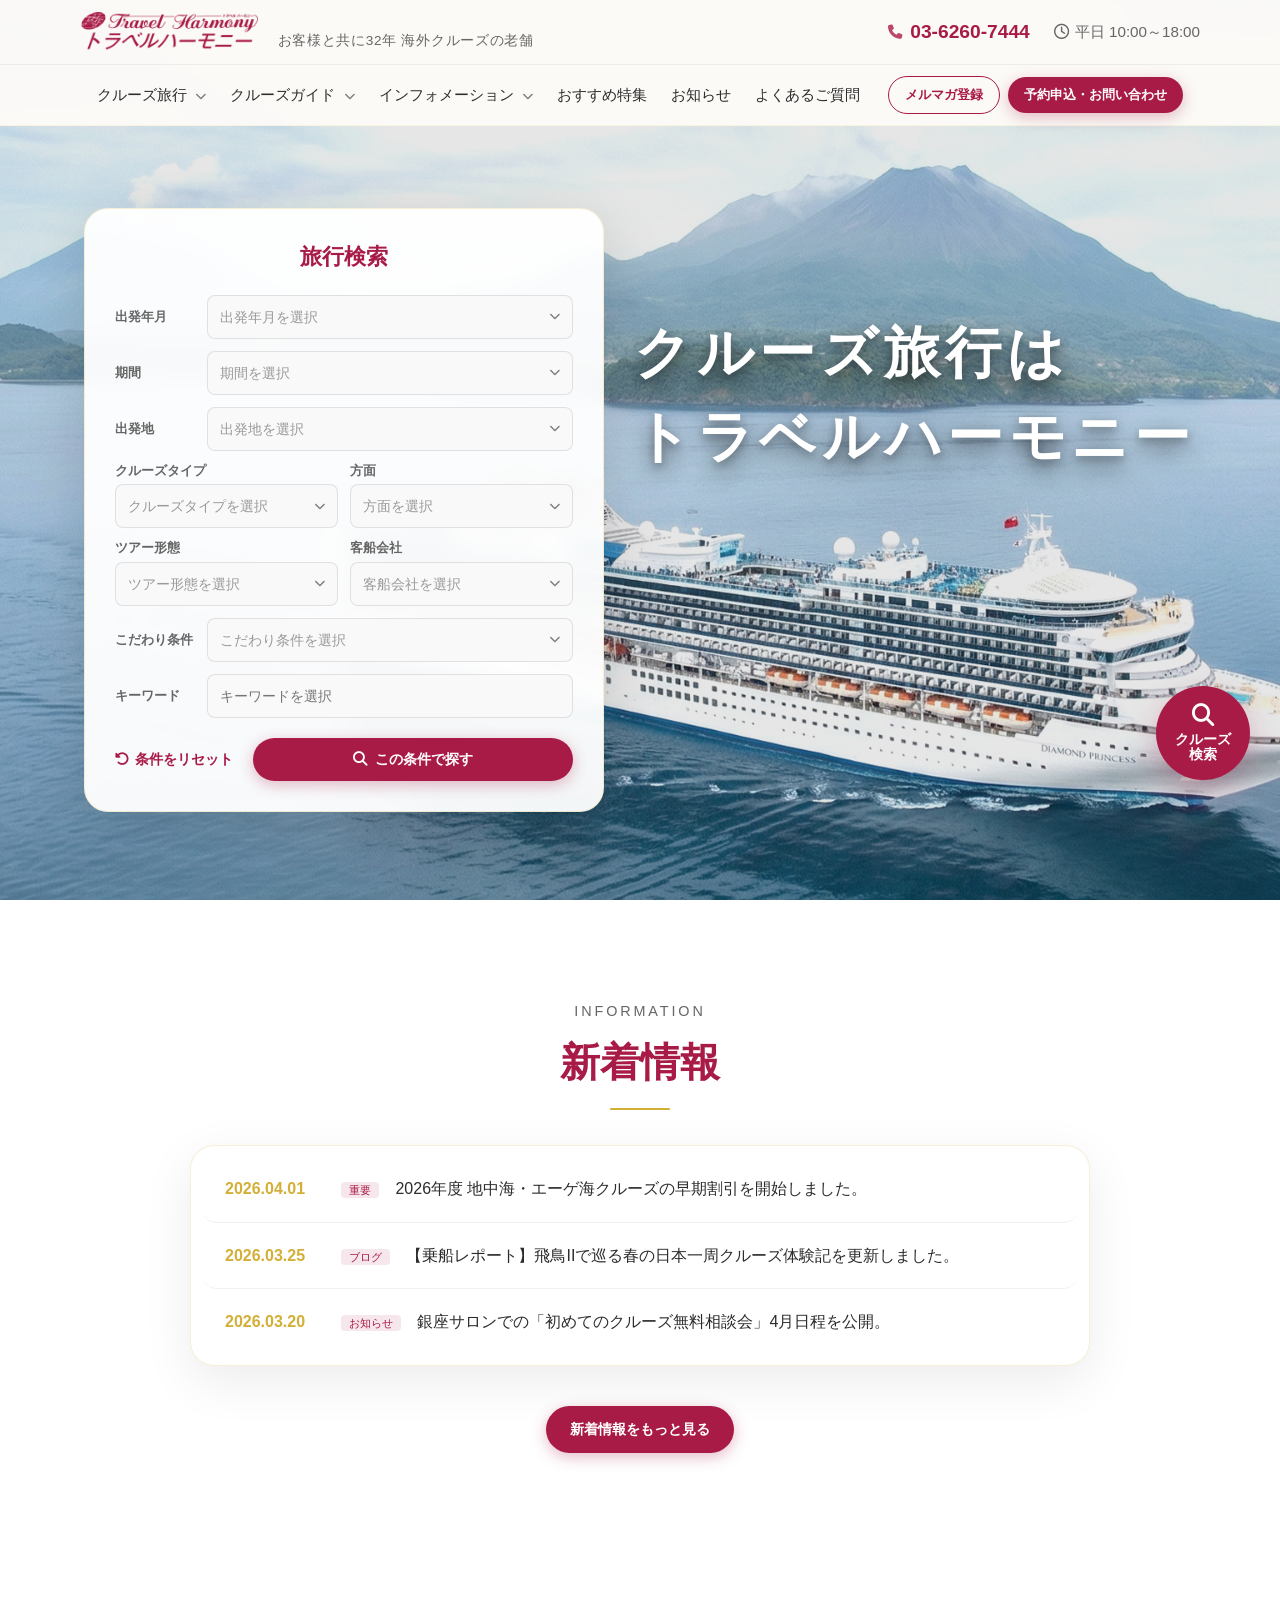
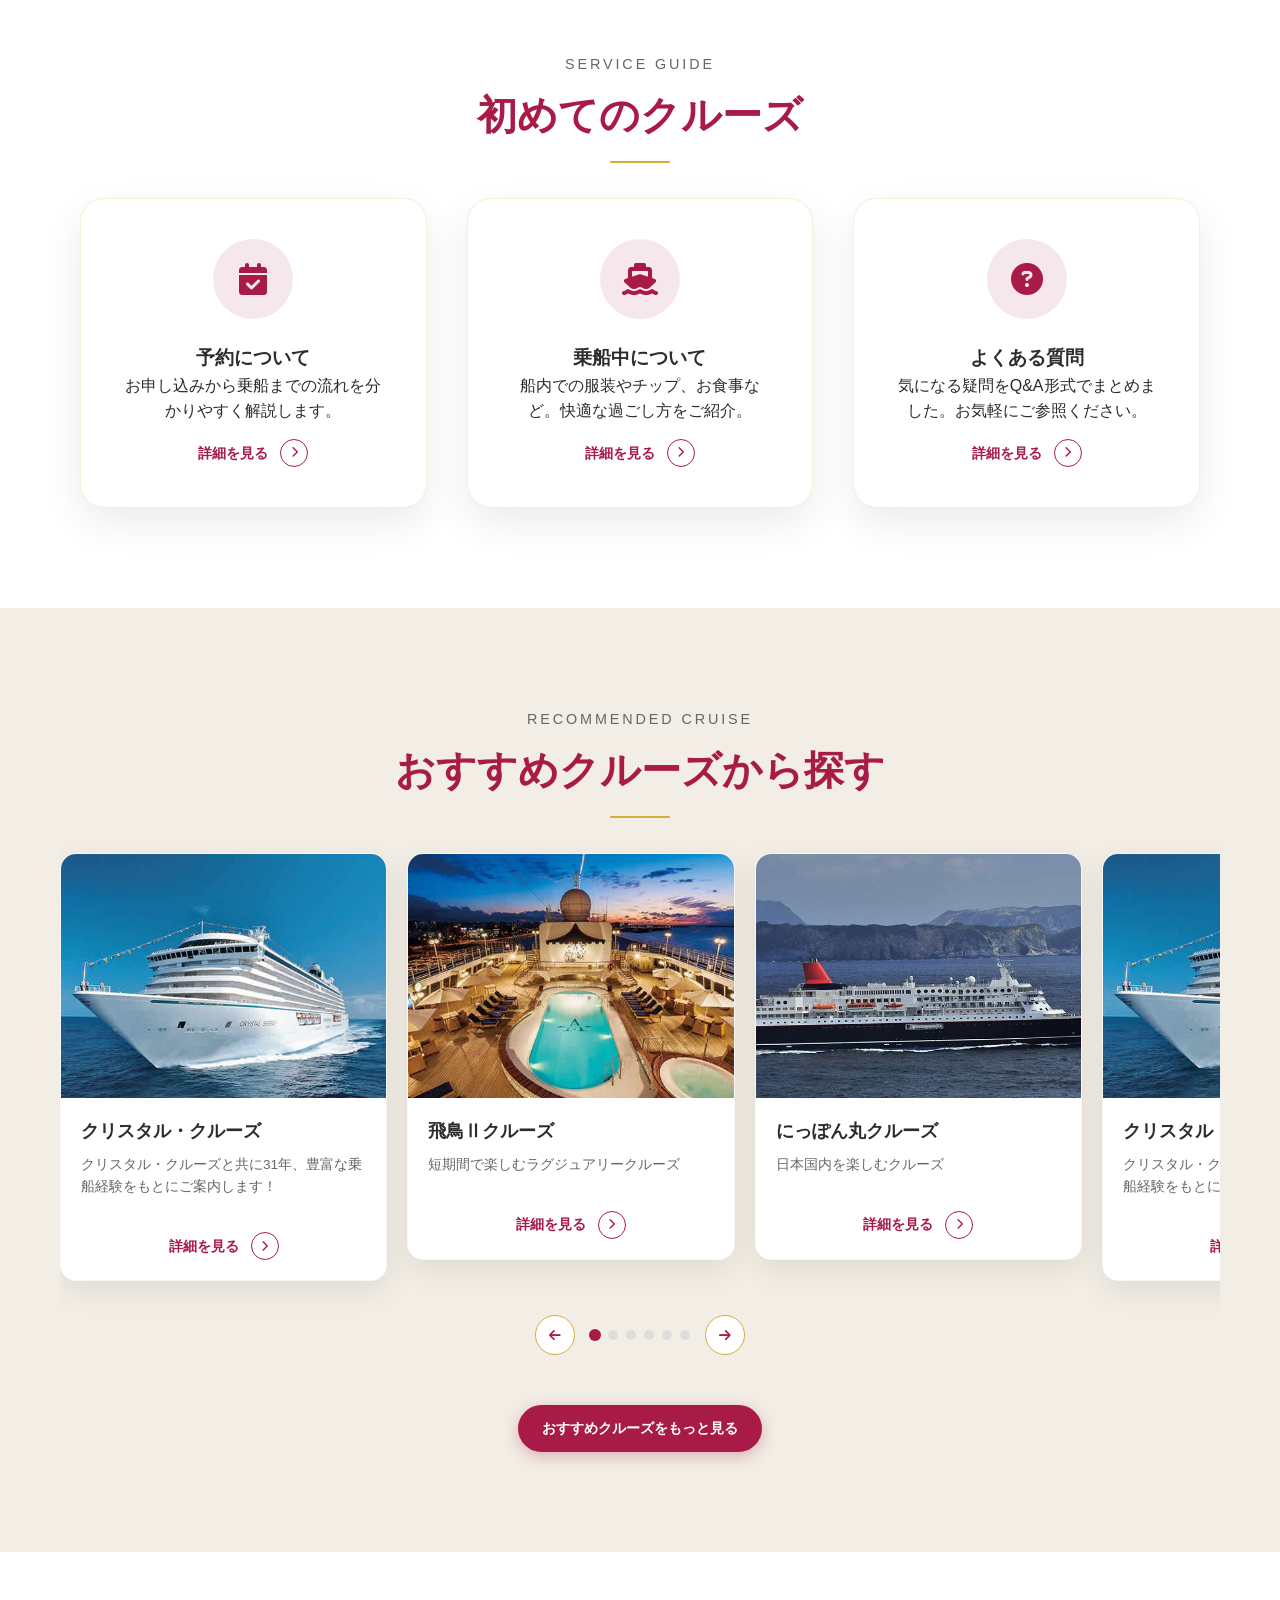
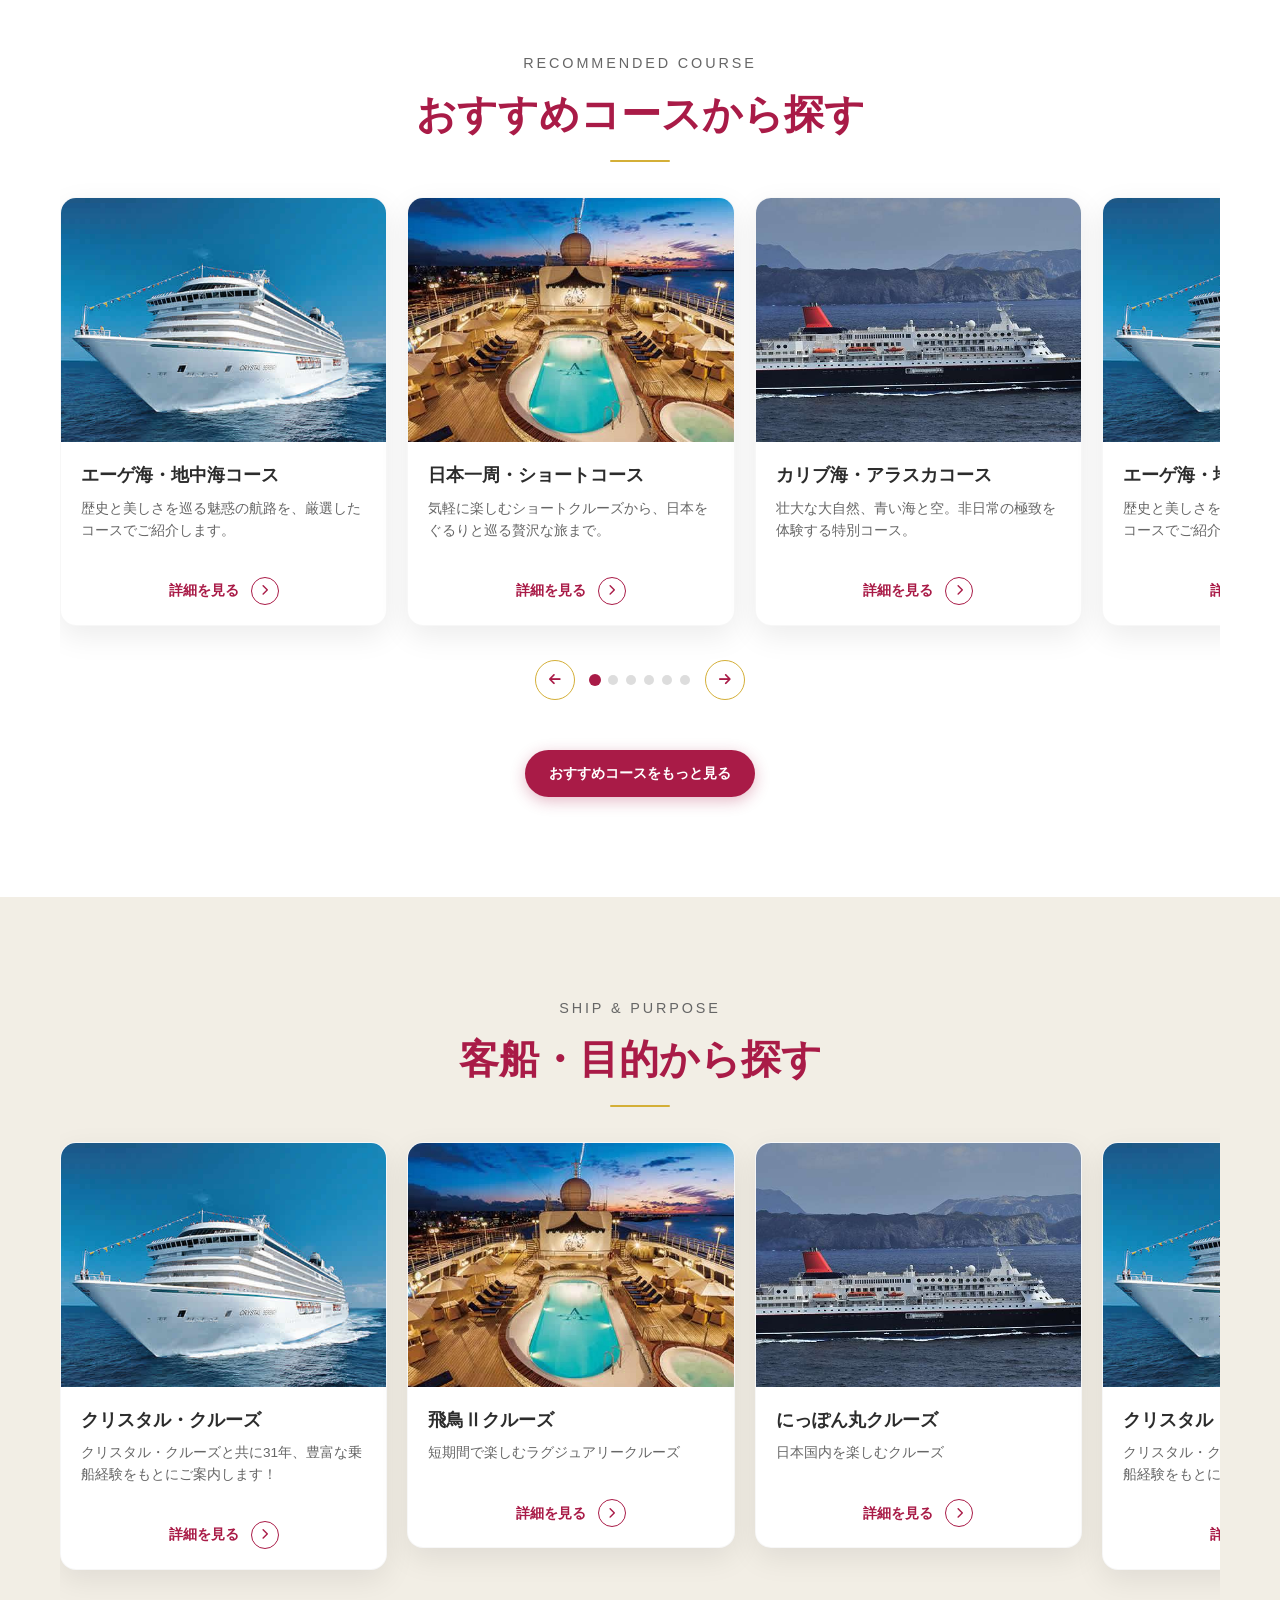
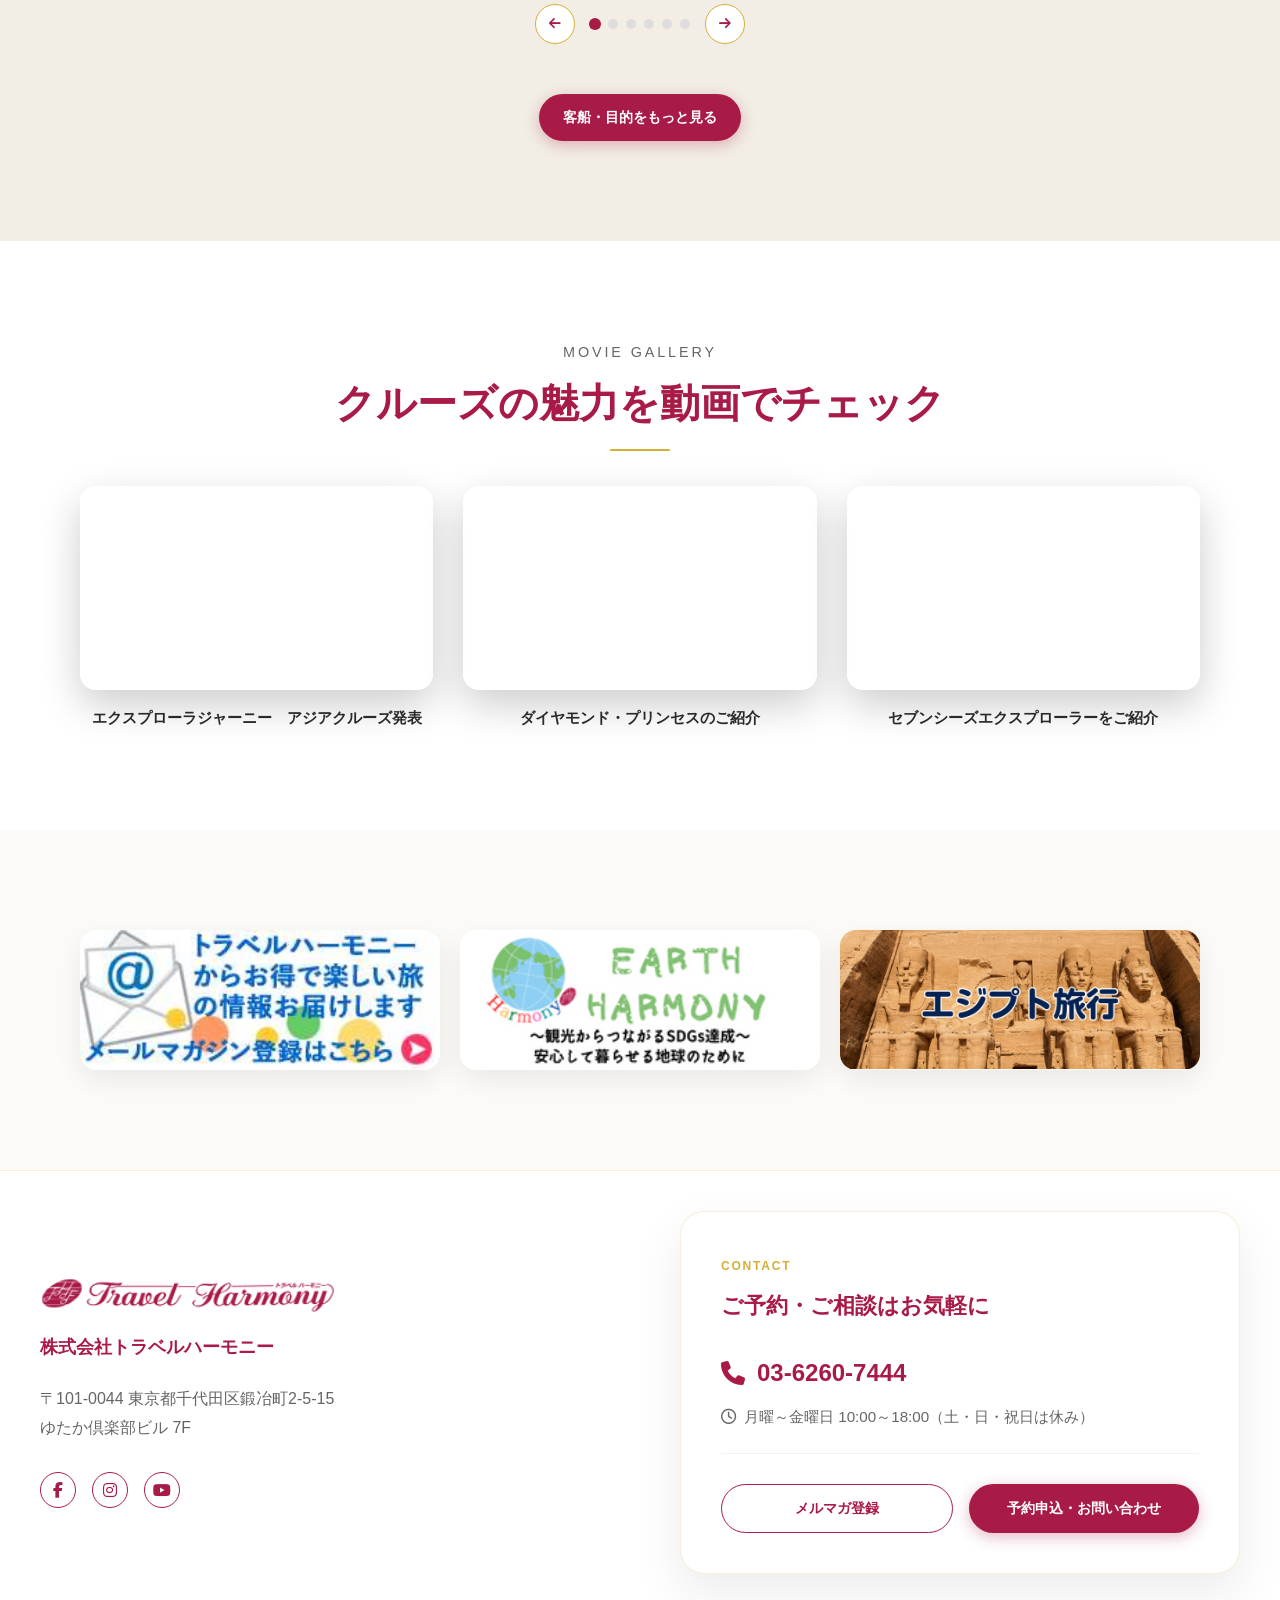
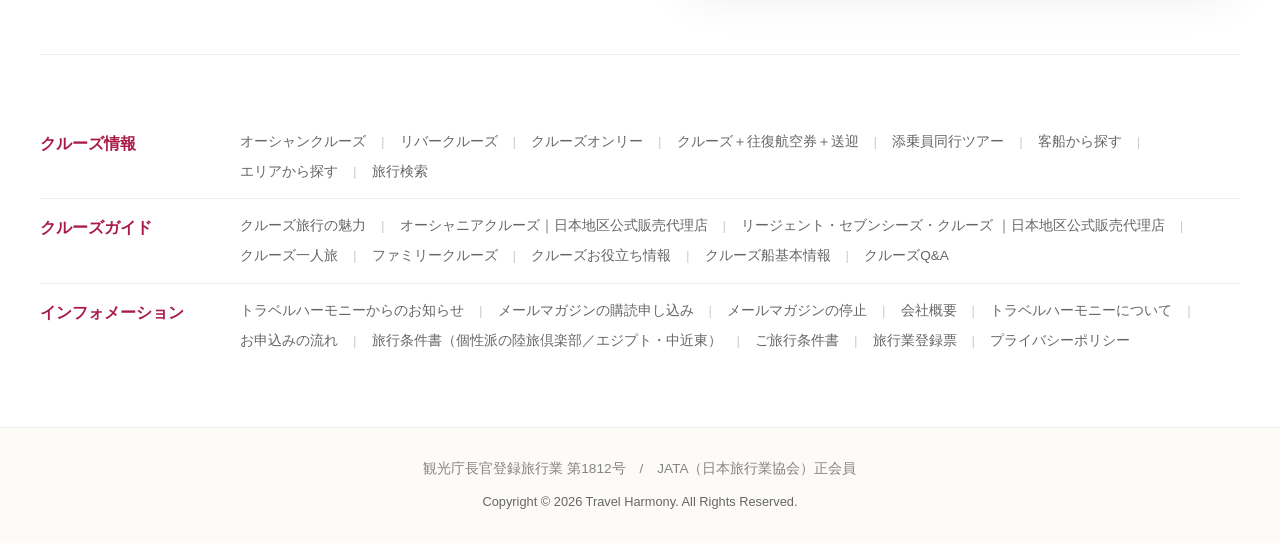
==== index-2.html @ d44361ba "フィードバック反映：新構成案に修正" ====
<!DOCTYPE html>
<html lang="ja">
<head>
    <meta charset="UTF-8">
    <meta name="viewport" content="width=device-width, initial-scale=1.0">
    <title>トラベルハーモニー | 海外クルーズの老舗・添乗員同行ツアー</title>
    <meta name="description" content="お客様と共に32年。海外クルーズの老舗トラベルハーモニー。最高級の客船で行く添乗員同行ツアーやオーダーメイドクルーズをご提案します。">
    <link rel="stylesheet" href="css/main.css">
    <!-- Font Awesome for icons (social, etc) -->
    <link rel="stylesheet" href="https://cdnjs.cloudflare.com/ajax/libs/font-awesome/6.4.0/css/all.min.css">
</head>
<body>

    <header class="header">
        <div class="header__row-top">
            <div class="container header__row-top-inner">
                <!-- スマホ用ハンバーガー（左） -->
                <button type="button" class="c-hamburger js-hamburger" aria-label="メニューを開く">
                    <span class="c-hamburger__line"></span>
                    <span class="c-hamburger__line"></span>
                    <span class="c-hamburger__line"></span>
                </button>
                <div class="header__brand">
                    <a href="/" class="header__logo">
                        <img src="img/logo.png" alt="Travel Harmony">
                    </a>
                    <div class="header__intro">お客様と共に32年 海外クルーズの老舗</div>
                </div>
                <div class="header__contact">
                    <span class="header__phone"><i class="fa-solid fa-phone"></i> 03-6260-7444</span>
                    <span class="header__hours"><i class="fa-regular fa-clock"></i> 平日 10:00～18:00</span>
                </div>
                <!-- スマホ用メルマガ（右） -->
                <div class="header__mobile-cta u-show-sp">
                    <a href="#" class="header__mobile-cta-btn">メルマガ<br>登録</a>
                </div>
            </div>
        </div>
        <div class="header__row-bottom js-header-menu">
            <div class="container header__row-bottom-inner">
                <nav class="header__nav">
                    <ul class="header__nav-list">
                        <li class="header__nav-item">
                            <a href="#" class="header__nav-link">クルーズ旅行 <i class="fa-solid fa-chevron-down"></i></a>
                            <ul class="header__submenu">
                                <li class="header__submenu-item"><a href="#" class="header__submenu-link">エリアから探す</a></li>
                                <li class="header__submenu-item"><a href="#" class="header__submenu-link">客船から探す</a></li>
                                <li class="header__submenu-item"><a href="#" class="header__submenu-link">スタイルから探す</a></li>
                                <li class="header__submenu-item"><a href="#" class="header__submenu-link">クルーズ旅行検索</a></li>
                            </ul>
                        </li>
                        <li class="header__nav-item">
                            <a href="#" class="header__nav-link">クルーズガイド <i class="fa-solid fa-chevron-down"></i></a>
                            <ul class="header__submenu">
                                <li class="header__submenu-item"><a href="#" class="header__submenu-link">初めてのクルーズ</a></li>
                                <li class="header__submenu-item"><a href="#" class="header__submenu-link">クルーズ一人旅</a></li>
                                <li class="header__submenu-item"><a href="#" class="header__submenu-link">ファミリークルーズ</a></li>
                                <li class="header__submenu-item"><a href="#" class="header__submenu-link">クルーズ旅行の魅力</a></li>
                                <li class="header__submenu-item"><a href="#" class="header__submenu-link">クルーズ船の基本情報</a></li>
                                <li class="header__submenu-item"><a href="#" class="header__submenu-link">お役立ち情報</a></li>
                            </ul>
                        </li>
                        <li class="header__nav-item">
                            <a href="#" class="header__nav-link">インフォメーション <i class="fa-solid fa-chevron-down"></i></a>
                            <ul class="header__submenu">
                                <li class="header__submenu-item"><a href="#" class="header__submenu-link">メールマガジン</a></li>
                                <li class="header__submenu-item"><a href="#" class="header__submenu-link">予約・お申込みの流れ</a></li>
                                <li class="header__submenu-item"><a href="#" class="header__submenu-link">旅行条件書</a></li>
                                <li class="header__submenu-item"><a href="#" class="header__submenu-link">オーシャニアクルーズ｜日本地区公式販売代理店</a></li>
                                <li class="header__submenu-item"><a href="#" class="header__submenu-link">リージェント・セブンシーズ・クルーズ ｜日本地区公式販売代理店</a></li>
                            </ul>
                        </li>
                        <li class="header__nav-item"><a href="#" class="header__nav-link">おすすめ特集</a></li>
                        <li class="header__nav-item"><a href="#" class="header__nav-link">お知らせ</a></li>
                        <li class="header__nav-item"><a href="#" class="header__nav-link">よくあるご質問</a></li>
                        <li class="header__nav-item header__nav-item--cta"><a href="#" class="c-btn c-btn--outline c-btn--sm">メルマガ登録</a></li>
                        <li class="header__nav-item header__nav-item--cta"><a href="#" class="c-btn c-btn--primary c-btn--sm">予約申込・お問い合わせ</a></li>
                    </ul>
                </nav>
            </div>
        </div>
    </header>

    <main>
        <!-- First View -->
        <section class="hero">
            <div class="hero__bg">
                <img src="img/fv.jpg" alt="Travel Harmony First View" class="hero__bg-img">
            </div>
            <div class="container hero__content">
                <div class="hero__text">
                    <h1 class="hero__title">クルーズ旅行は<br>トラベルハーモニー</h1>
                </div>
                <div class="hero_search-container">
                    <form class="c-search-widget">
                        <h2 class="c-search-widget__title">旅行検索</h2>
                        
                        <div class="c-search-widget__field">
                            <label class="c-search-widget__label">出発年月</label>
                            <div class="c-custom-select js-custom-select" data-placeholder="出発年月を選択" data-multi="true">
                                <div class="c-custom-select__trigger">
                                    <div class="c-custom-select__label is-placeholder">出発年月を選択</div>
                                    <i class="fa-solid fa-chevron-down"></i>
                                </div>
                                <div class="c-custom-select__dropdown">
                                    <div class="c-custom-select__dropdown-group">
                                        <div class="c-custom-select__dropdown-group-title">2026年</div>
                                        <div class="c-custom-select__dropdown-grid">
                                            <div class="c-custom-select__dropdown-item"><input type="checkbox" value="2026年4月"> 4月 (12)</div>
                                            <div class="c-custom-select__dropdown-item"><input type="checkbox" value="2026年5月"> 5月 (8)</div>
                                            <div class="c-custom-select__dropdown-item"><input type="checkbox" value="2026年6月"> 6月 (15)</div>
                                            <div class="c-custom-select__dropdown-item"><input type="checkbox" value="2026年7月"> 7月 (22)</div>
                                            <div class="c-custom-select__dropdown-item"><input type="checkbox" value="2026年8月"> 8月 (18)</div>
                                            <div class="c-custom-select__dropdown-item"><input type="checkbox" value="2026年9月"> 9月 (10)</div>
                                            <div class="c-custom-select__dropdown-item"><input type="checkbox" value="2026年10月"> 10月 (14)</div>
                                            <div class="c-custom-select__dropdown-item"><input type="checkbox" value="2026年11月"> 11月 (7)</div>
                                            <div class="c-custom-select__dropdown-item"><input type="checkbox" value="2026年12月"> 12月 (20)</div>
                                        </div>
                                    </div>
                                    <div class="c-custom-select__dropdown-group">
                                        <div class="c-custom-select__dropdown-group-title">2027年</div>
                                        <div class="c-custom-select__dropdown-grid">
                                            <div class="c-custom-select__dropdown-item"><input type="checkbox" value="2027年1月"> 1月 (5)</div>
                                            <div class="c-custom-select__dropdown-item"><input type="checkbox" value="2027年2月"> 2月 (3)</div>
                                            <div class="c-custom-select__dropdown-item"><input type="checkbox" value="2027年3月"> 3月 (8)</div>
                                            <div class="c-custom-select__dropdown-item"><input type="checkbox" value="2027年4月"> 4月 (12)</div>
                                            <div class="c-custom-select__dropdown-item"><input type="checkbox" value="2027年5月"> 5月 (15)</div>
                                            <div class="c-custom-select__dropdown-item"><input type="checkbox" value="2027年6月"> 6月 (10)</div>
                                            <div class="c-custom-select__dropdown-item"><input type="checkbox" value="2027年7月"> 7月 (18)</div>
                                            <div class="c-custom-select__dropdown-item"><input type="checkbox" value="2027年8月"> 8月 (14)</div>
                                            <div class="c-custom-select__dropdown-item"><input type="checkbox" value="2027年9月"> 9月 (9)</div>
                                            <div class="c-custom-select__dropdown-item"><input type="checkbox" value="2027年10月"> 10月 (11)</div>
                                            <div class="c-custom-select__dropdown-item"><input type="checkbox" value="2027年11月"> 11月 (6)</div>
                                            <div class="c-custom-select__dropdown-item"><input type="checkbox" value="2027年12月"> 12月 (13)</div>
                                        </div>
                                    </div>
                                </div>
                            </div>
                        </div>

                        <div class="c-search-widget__field">
                            <label class="c-search-widget__label">期間</label>
                            <div class="c-custom-select js-custom-select" data-placeholder="期間を選択" data-multi="true">
                                <div class="c-custom-select__trigger">
                                    <div class="c-custom-select__label is-placeholder">期間を選択</div>
                                    <i class="fa-solid fa-chevron-down"></i>
                                </div>
                                <div class="c-custom-select__dropdown">
                                    <div class="c-custom-select__dropdown-item"><input type="checkbox" value="2日間"> 2日間</div>
                                    <div class="c-custom-select__dropdown-item"><input type="checkbox" value="3日間"> 3日間</div>
                                    <div class="c-custom-select__dropdown-item"><input type="checkbox" value="4日間"> 4日間</div>
                                    <div class="c-custom-select__dropdown-item"><input type="checkbox" value="5日間"> 5日間</div>
                                    <div class="c-custom-select__dropdown-item"><input type="checkbox" value="6日間"> 6日間</div>
                                    <div class="c-custom-select__dropdown-item"><input type="checkbox" value="7日間〜"> 7日間〜</div>
                                </div>
                            </div>
                        </div>

                        <div class="c-search-widget__field">
                            <label class="c-search-widget__label">出発地</label>
                            <div class="c-custom-select js-custom-select" data-placeholder="出発地を選択">
                                <div class="c-custom-select__trigger">
                                    <span class="c-custom-select__label is-placeholder">出発地を選択</span>
                                    <i class="fa-solid fa-chevron-down"></i>
                                </div>
                                <div class="c-custom-select__dropdown">
                                    <div class="c-custom-select__dropdown-item" data-value="横浜">横浜</div>
                                    <div class="c-custom-select__dropdown-item" data-value="神戸">神戸</div>
                                    <div class="c-custom-select__dropdown-item" data-value="東京">東京</div>
                                    <div class="c-custom-select__dropdown-item" data-value="名古屋">名古屋</div>
                                    <div class="c-custom-select__dropdown-item" data-value="博多">博多</div>
                                    <div class="c-custom-select__dropdown-item" data-value="その他">その他</div>
                                </div>
                            </div>
                        </div>

                        <div class="c-search-widget__row-2col">
                            <div class="c-search-widget__field c-search-widget__field--stacked">
                                <label class="c-search-widget__label">クルーズ<br class="u-show-sp">タイプ</label>
                                <div class="c-custom-select js-custom-select" data-placeholder="クルーズタイプを選択">
                                    <div class="c-custom-select__trigger">
                                        <span class="c-custom-select__label is-placeholder">クルーズタイプを選択</span>
                                        <i class="fa-solid fa-chevron-down"></i>
                                    </div>
                                    <div class="c-custom-select__dropdown">
                                        <div class="c-custom-select__dropdown-item" data-value="オーシャンクルーズ">オーシャンクルーズ</div>
                                        <div class="c-custom-select__dropdown-item" data-value="リバークルーズ">リバークルーズ</div>
                                    </div>
                                </div>
                            </div>
                            <div class="c-search-widget__field c-search-widget__field--stacked">
                                <label class="c-search-widget__label">方面</label>
                                <div class="c-custom-select js-custom-select" data-placeholder="方面を選択">
                                    <div class="c-custom-select__trigger">
                                        <span class="c-custom-select__label is-placeholder">方面を選択</span>
                                        <i class="fa-solid fa-chevron-down"></i>
                                    </div>
                                    <div class="c-custom-select__dropdown">
                                        <div class="c-custom-select__dropdown-item" data-value="日本発着">日本発着</div>
                                        <div class="c-custom-select__dropdown-item" data-value="日本船">日本船</div>
                                        <div class="c-custom-select__dropdown-item" data-value="アジア">アジア</div>
                                        <div class="c-custom-select__dropdown-item" data-value="北米">北米</div>
                                        <div class="c-custom-select__dropdown-item" data-value="中南米">中南米</div>
                                        <div class="c-custom-select__dropdown-item" data-value="アフリカ・中近東">アフリカ・中近東</div>
                                        <div class="c-custom-select__dropdown-item" data-value="ハワイ">ハワイ</div>
                                        <div class="c-custom-select__dropdown-item" data-value="ヨーロッパ">ヨーロッパ</div>
                                    </div>
                                </div>
                            </div>
                        </div>

                        <div class="c-search-widget__row-2col">
                            <div class="c-search-widget__field c-search-widget__field--stacked">
                                <label class="c-search-widget__label">ツアー形態</label>
                                <div class="c-custom-select js-custom-select" data-placeholder="ツアー形態を選択">
                                    <div class="c-custom-select__trigger">
                                        <span class="c-custom-select__label is-placeholder">ツアー形態を選択</span>
                                        <i class="fa-solid fa-chevron-down"></i>
                                    </div>
                                    <div class="c-custom-select__dropdown">
                                        <div class="c-custom-select__dropdown-item" data-value="添乗員同行ツアー">添乗員同行</div>
                                        <div class="c-custom-select__dropdown-item" data-value="パッケージツアー">パッケージ</div>
                                        <div class="c-custom-select__dropdown-item" data-value="クルーズオンリー">オンリー</div>
                                    </div>
                                </div>
                            </div>
                            <div class="c-search-widget__field c-search-widget__field--stacked">
                                <label class="c-search-widget__label">客船会社</label>
                                <div class="c-custom-select js-custom-select" data-placeholder="客船会社を選択">
                                    <div class="c-custom-select__trigger">
                                        <span class="c-custom-select__label is-placeholder">客船会社を選択</span>
                                        <i class="fa-solid fa-chevron-down"></i>
                                    </div>
                                    <div class="c-custom-select__dropdown">
                                        <div class="c-custom-select__dropdown-item" data-value="郵船クルーズ">郵船クルーズ</div>
                                        <div class="c-custom-select__dropdown-item" data-value="商船三井クルーズ">商船三井</div>
                                        <div class="c-custom-select__dropdown-item" data-value="飛鳥II">飛鳥II</div>
                                    </div>
                                </div>
                            </div>
                        </div>

                        <div class="c-search-widget__field">
                            <label class="c-search-widget__label">こだわり<br class="u-show-sp">条件</label>
                            <div class="c-custom-select js-custom-select" data-placeholder="こだわり条件を選択">
                                <div class="c-custom-select__trigger">
                                    <span class="c-custom-select__label is-placeholder">こだわり条件を選択</span>
                                    <i class="fa-solid fa-chevron-down"></i>
                                </div>
                                <div class="c-custom-select__dropdown">
                                    <div class="c-custom-select__dropdown-item" data-value="キャンペーン商品">キャンペーン商品</div>
                                    <div class="c-custom-select__dropdown-item" data-value="一人旅クルーズ">一人旅クルーズ</div>
                                    <div class="c-custom-select__dropdown-item" data-value="世界遺産">世界遺産</div>
                                    <div class="c-custom-select__dropdown-item" data-value="自然">自然</div>
                                    <div class="c-custom-select__dropdown-item" data-value="GOTO トラベル">GOTO トラベル</div>
                                </div>
                            </div>
                        </div>

                        <div class="c-search-widget__field">
                            <label class="c-search-widget__label">キーワード</label>
                            <input type="text" class="c-search-widget__input js-search-keyword" placeholder="キーワードを選択">
                        </div>

                        <div class="c-search-widget__actions">
                            <button type="button" class="c-btn c-btn--outline js-search-clear">
                                <i class="fa-solid fa-rotate-left"></i> 条件をリセット
                            </button>
                            <button type="submit" class="c-btn c-btn--primary">
                                <i class="fa-solid fa-magnifying-glass"></i> この条件で探す
                            </button>
                        </div>
                    </form>
                </div>

            </div>
        </section>

        <!-- News -->
        <section class="u-section news u-bg-white">
            <div class="container">
                <h2 class="section-title"><span class="subtitle">Information</span>新着情報</h2>
                <div class="news__list">
                    <a href="#" class="news__item">
                        <div class="news__date">2026.04.01</div>
                        <div class="news__content">
                            <span class="news__label">重要</span>
                            <span class="news__title">2026年度 地中海・エーゲ海クルーズの早期割引を開始しました。</span>
                        </div>
                    </a>
                    <a href="#" class="news__item">
                        <div class="news__date">2026.03.25</div>
                        <div class="news__content">
                            <span class="news__label">ブログ</span>
                            <span class="news__title">【乗船レポート】飛鳥IIで巡る春の日本一周クルーズ体験記を更新しました。</span>
                        </div>
                    </a>
                    <a href="#" class="news__item">
                        <div class="news__date">2026.03.20</div>
                        <div class="news__content">
                            <span class="news__label">お知らせ</span>
                            <span class="news__title">銀座サロンでの「初めてのクルーズ無料相談会」4月日程を公開。</span>
                        </div>
                    </a>
                </div>
                <div style="text-align: center; margin-top: 40px;">
                    <a href="#" class="c-btn c-btn--primary">新着情報をもっと見る</a>
                </div>
            </div>
        </section>

        <!-- First Cruise -->
        <section class="u-section beginner u-bg-white">
            <div class="container">
                <h2 class="section-title"><span class="subtitle">Service Guide</span>初めてのクルーズ</h2>
                <div class="beginner__grid">
                    <a href="#" class="beginner__item">
                        <div class="beginner__icon"><i class="fa-solid fa-calendar-check"></i></div>
                        <h3>予約について</h3>
                        <p>お申し込みから乗船までの流れを分かりやすく解説します。</p>
                        <div class="c-link-arrow">詳細を見る <span class="c-link-arrow__circle"><i class="fa-solid fa-chevron-right"></i></span></div>
                    </a>
                    <a href="#" class="beginner__item">
                        <div class="beginner__icon"><i class="fa-solid fa-ship"></i></div>
                        <h3>乗船中について</h3>
                        <p>船内での服装やチップ、お食事など。快適な過ごし方をご紹介。</p>
                        <div class="c-link-arrow">詳細を見る <span class="c-link-arrow__circle"><i class="fa-solid fa-chevron-right"></i></span></div>
                    </a>
                    <a href="#" class="beginner__item">
                        <div class="beginner__icon"><i class="fa-solid fa-circle-question"></i></div>
                        <h3>よくある質問</h3>
                        <p>気になる疑問をQ&A形式でまとめました。お気軽にご参照ください。</p>
                        <div class="c-link-arrow">詳細を見る <span class="c-link-arrow__circle"><i class="fa-solid fa-chevron-right"></i></span></div>
                    </a>
                </div>
            </div>
        </section>

        <!-- Recommended Cruise -->
        <section class="u-section u-bg-alt">
            <div class="container">
                <h2 class="section-title"><span class="subtitle">Recommended Cruise</span>おすすめクルーズから探す</h2>
                <div class="c-slider">
                    <div class="c-slider__track js-slider-track">
                        <!-- 1〜3 -->
                        <article class="c-card c-slider__item">
                            <div class="c-card__img-wrapper"><img src="img/tour-1.jpg" alt="クリスタル・クルーズ" class="c-card__img"></div>
                            <div class="c-card__content">
                                <h3 class="c-card__title">クリスタル・クルーズ</h3>
                                <p class="c-card__summary">クリスタル・クルーズと共に31年、豊富な乗船経験をもとにご案内します！</p>
                                <div style="text-align: center;"><div class="c-link-arrow">詳細を見る <span class="c-link-arrow__circle"><i class="fa-solid fa-chevron-right"></i></span></div></div>
                            </div>
                        </article>
                        <article class="c-card c-slider__item">
                            <div class="c-card__img-wrapper"><img src="img/tour-2.jpg" alt="飛鳥Ⅱクルーズ" class="c-card__img"></div>
                            <div class="c-card__content">
                                <h3 class="c-card__title">飛鳥Ⅱクルーズ</h3>
                                <p class="c-card__summary">短期間で楽しむラグジュアリークルーズ</p>
                                <div style="text-align: center;"><div class="c-link-arrow">詳細を見る <span class="c-link-arrow__circle"><i class="fa-solid fa-chevron-right"></i></span></div></div>
                            </div>
                        </article>
                        <article class="c-card c-slider__item">
                            <div class="c-card__img-wrapper"><img src="img/tour-3.jpg" alt="にっぽん丸クルーズ" class="c-card__img"></div>
                            <div class="c-card__content">
                                <h3 class="c-card__title">にっぽん丸クルーズ</h3>
                                <p class="c-card__summary">日本国内を楽しむクルーズ</p>
                                <div style="text-align: center;"><div class="c-link-arrow">詳細を見る <span class="c-link-arrow__circle"><i class="fa-solid fa-chevron-right"></i></span></div></div>
                            </div>
                        </article>
                        <!-- 4〜6 -->
                        <article class="c-card c-slider__item">
                            <div class="c-card__img-wrapper"><img src="img/tour-1.jpg" alt="クリスタル・クルーズ" class="c-card__img"></div>
                            <div class="c-card__content">
                                <h3 class="c-card__title">クリスタル・クルーズ</h3>
                                <p class="c-card__summary">クリスタル・クルーズと共に31年、豊富な乗船経験をもとにご案内します！</p>
                                <div style="text-align: center;"><div class="c-link-arrow">詳細を見る <span class="c-link-arrow__circle"><i class="fa-solid fa-chevron-right"></i></span></div></div>
                            </div>
                        </article>
                        <article class="c-card c-slider__item">
                            <div class="c-card__img-wrapper"><img src="img/tour-2.jpg" alt="飛鳥Ⅱクルーズ" class="c-card__img"></div>
                            <div class="c-card__content">
                                <h3 class="c-card__title">飛鳥Ⅱクルーズ</h3>
                                <p class="c-card__summary">短期間で楽しむラグジュアリークルーズ</p>
                                <div style="text-align: center;"><div class="c-link-arrow">詳細を見る <span class="c-link-arrow__circle"><i class="fa-solid fa-chevron-right"></i></span></div></div>
                            </div>
                        </article>
                        <article class="c-card c-slider__item">
                            <div class="c-card__img-wrapper"><img src="img/tour-3.jpg" alt="にっぽん丸クルーズ" class="c-card__img"></div>
                            <div class="c-card__content">
                                <h3 class="c-card__title">にっぽん丸クルーズ</h3>
                                <p class="c-card__summary">日本国内を楽しむクルーズ</p>
                                <div style="text-align: center;"><div class="c-link-arrow">詳細を見る <span class="c-link-arrow__circle"><i class="fa-solid fa-chevron-right"></i></span></div></div>
                            </div>
                        </article>
                        <!-- 7〜9 -->
                        <article class="c-card c-slider__item">
                            <div class="c-card__img-wrapper"><img src="img/tour-1.jpg" alt="クリスタル・クルーズ" class="c-card__img"></div>
                            <div class="c-card__content">
                                <h3 class="c-card__title">クリスタル・クルーズ</h3>
                                <p class="c-card__summary">クリスタル・クルーズと共に31年、豊富な乗船経験をもとにご案内します！</p>
                                <div style="text-align: center;"><div class="c-link-arrow">詳細を見る <span class="c-link-arrow__circle"><i class="fa-solid fa-chevron-right"></i></span></div></div>
                            </div>
                        </article>
                        <article class="c-card c-slider__item">
                            <div class="c-card__img-wrapper"><img src="img/tour-2.jpg" alt="飛鳥Ⅱクルーズ" class="c-card__img"></div>
                            <div class="c-card__content">
                                <h3 class="c-card__title">飛鳥Ⅱクルーズ</h3>
                                <p class="c-card__summary">短期間で楽しむラグジュアリークルーズ</p>
                                <div style="text-align: center;"><div class="c-link-arrow">詳細を見る <span class="c-link-arrow__circle"><i class="fa-solid fa-chevron-right"></i></span></div></div>
                            </div>
                        </article>
                        <article class="c-card c-slider__item">
                            <div class="c-card__img-wrapper"><img src="img/tour-3.jpg" alt="にっぽん丸クルーズ" class="c-card__img"></div>
                            <div class="c-card__content">
                                <h3 class="c-card__title">にっぽん丸クルーズ</h3>
                                <p class="c-card__summary">日本国内を楽しむクルーズ</p>
                                <div style="text-align: center;"><div class="c-link-arrow">詳細を見る <span class="c-link-arrow__circle"><i class="fa-solid fa-chevron-right"></i></span></div></div>
                            </div>
                        </article>
                    </div>
                    <div class="c-slider__controls">
                        <button class="c-slider__btn c-slider__btn--prev js-slider-prev"><i class="fa-solid fa-arrow-left"></i></button>
                        <div class="c-slider__dots js-slider-dots"></div>
                        <button class="c-slider__btn c-slider__btn--next js-slider-next"><i class="fa-solid fa-arrow-right"></i></button>
                    </div>
                </div>
                <div style="text-align: center; margin-top: 50px;">
                    <a href="#" class="c-btn c-btn--primary">おすすめクルーズをもっと見る</a>
                </div>
            </div>
        </section>

        <!-- Recommended Course -->
        <section class="u-section u-bg-white">
            <div class="container">
                <h2 class="section-title"><span class="subtitle">Recommended Course</span>おすすめコースから探す</h2>
                <div class="c-slider">
                    <div class="c-slider__track js-slider-track">
                        <!-- 1〜3 -->
                        <article class="c-card c-slider__item">
                            <div class="c-card__img-wrapper"><img src="img/tour-1.jpg" alt="エーゲ海・地中海コース" class="c-card__img"></div>
                            <div class="c-card__content">
                                <h3 class="c-card__title">エーゲ海・地中海コース</h3>
                                <p class="c-card__summary">歴史と美しさを巡る魅惑の航路を、厳選したコースでご紹介します。</p>
                                <div style="text-align: center;"><div class="c-link-arrow">詳細を見る <span class="c-link-arrow__circle"><i class="fa-solid fa-chevron-right"></i></span></div></div>
                            </div>
                        </article>
                        <article class="c-card c-slider__item">
                            <div class="c-card__img-wrapper"><img src="img/tour-2.jpg" alt="日本一周・ショートコース" class="c-card__img"></div>
                            <div class="c-card__content">
                                <h3 class="c-card__title">日本一周・ショートコース</h3>
                                <p class="c-card__summary">気軽に楽しむショートクルーズから、日本をぐるりと巡る贅沢な旅まで。</p>
                                <div style="text-align: center;"><div class="c-link-arrow">詳細を見る <span class="c-link-arrow__circle"><i class="fa-solid fa-chevron-right"></i></span></div></div>
                            </div>
                        </article>
                        <article class="c-card c-slider__item">
                            <div class="c-card__img-wrapper"><img src="img/tour-3.jpg" alt="カリブ海・アラスカコース" class="c-card__img"></div>
                            <div class="c-card__content">
                                <h3 class="c-card__title">カリブ海・アラスカコース</h3>
                                <p class="c-card__summary">壮大な大自然、青い海と空。非日常の極致を体験する特別コース。</p>
                                <div style="text-align: center;"><div class="c-link-arrow">詳細を見る <span class="c-link-arrow__circle"><i class="fa-solid fa-chevron-right"></i></span></div></div>
                            </div>
                        </article>
                        <!-- 4〜6 -->
                        <article class="c-card c-slider__item">
                            <div class="c-card__img-wrapper"><img src="img/tour-1.jpg" alt="エーゲ海・地中海コース" class="c-card__img"></div>
                            <div class="c-card__content">
                                <h3 class="c-card__title">エーゲ海・地中海コース</h3>
                                <p class="c-card__summary">歴史と美しさを巡る魅惑の航路を、厳選したコースでご紹介します。</p>
                                <div style="text-align: center;"><div class="c-link-arrow">詳細を見る <span class="c-link-arrow__circle"><i class="fa-solid fa-chevron-right"></i></span></div></div>
                            </div>
                        </article>
                        <article class="c-card c-slider__item">
                            <div class="c-card__img-wrapper"><img src="img/tour-2.jpg" alt="日本一周・ショートコース" class="c-card__img"></div>
                            <div class="c-card__content">
                                <h3 class="c-card__title">日本一周・ショートコース</h3>
                                <p class="c-card__summary">気軽に楽しむショートクルーズから、日本をぐるりと巡る贅沢な旅まで。</p>
                                <div style="text-align: center;"><div class="c-link-arrow">詳細を見る <span class="c-link-arrow__circle"><i class="fa-solid fa-chevron-right"></i></span></div></div>
                            </div>
                        </article>
                        <article class="c-card c-slider__item">
                            <div class="c-card__img-wrapper"><img src="img/tour-3.jpg" alt="カリブ海・アラスカコース" class="c-card__img"></div>
                            <div class="c-card__content">
                                <h3 class="c-card__title">カリブ海・アラスカコース</h3>
                                <p class="c-card__summary">壮大な大自然、青い海と空。非日常の極致を体験する特別コース。</p>
                                <div style="text-align: center;"><div class="c-link-arrow">詳細を見る <span class="c-link-arrow__circle"><i class="fa-solid fa-chevron-right"></i></span></div></div>
                            </div>
                        </article>
                        <!-- 7〜9 -->
                        <article class="c-card c-slider__item">
                            <div class="c-card__img-wrapper"><img src="img/tour-1.jpg" alt="エーゲ海・地中海コース" class="c-card__img"></div>
                            <div class="c-card__content">
                                <h3 class="c-card__title">エーゲ海・地中海コース</h3>
                                <p class="c-card__summary">歴史と美しさを巡る魅惑の航路を、厳選したコースでご紹介します。</p>
                                <div style="text-align: center;"><div class="c-link-arrow">詳細を見る <span class="c-link-arrow__circle"><i class="fa-solid fa-chevron-right"></i></span></div></div>
                            </div>
                        </article>
                        <article class="c-card c-slider__item">
                            <div class="c-card__img-wrapper"><img src="img/tour-2.jpg" alt="日本一周・ショートコース" class="c-card__img"></div>
                            <div class="c-card__content">
                                <h3 class="c-card__title">日本一周・ショートコース</h3>
                                <p class="c-card__summary">気軽に楽しむショートクルーズから、日本をぐるりと巡る贅沢な旅まで。</p>
                                <div style="text-align: center;"><div class="c-link-arrow">詳細を見る <span class="c-link-arrow__circle"><i class="fa-solid fa-chevron-right"></i></span></div></div>
                            </div>
                        </article>
                        <article class="c-card c-slider__item">
                            <div class="c-card__img-wrapper"><img src="img/tour-3.jpg" alt="カリブ海・アラスカコース" class="c-card__img"></div>
                            <div class="c-card__content">
                                <h3 class="c-card__title">カリブ海・アラスカコース</h3>
                                <p class="c-card__summary">壮大な大自然、青い海と空。非日常の極致を体験する特別コース。</p>
                                <div style="text-align: center;"><div class="c-link-arrow">詳細を見る <span class="c-link-arrow__circle"><i class="fa-solid fa-chevron-right"></i></span></div></div>
                            </div>
                        </article>
                    </div>
                    <div class="c-slider__controls">
                        <button class="c-slider__btn c-slider__btn--prev js-slider-prev"><i class="fa-solid fa-arrow-left"></i></button>
                        <div class="c-slider__dots js-slider-dots"></div>
                        <button class="c-slider__btn c-slider__btn--next js-slider-next"><i class="fa-solid fa-arrow-right"></i></button>
                    </div>
                </div>
                <div style="text-align: center; margin-top: 50px;">
                    <a href="#" class="c-btn c-btn--primary">おすすめコースをもっと見る</a>
                </div>
            </div>
        </section>

        <!-- Ship & Purpose -->
        <section class="u-section u-bg-alt">
            <div class="container">
                <h2 class="section-title"><span class="subtitle">Ship & Purpose</span>客船・目的から探す</h2>
                <div class="c-slider">
                    <div class="c-slider__track js-slider-track">
                        <!-- 1〜3 -->
                        <article class="c-card c-slider__item">
                            <div class="c-card__img-wrapper"><img src="img/tour-1.jpg" alt="クリスタル・クルーズ" class="c-card__img"></div>
                            <div class="c-card__content">
                                <h3 class="c-card__title">クリスタル・クルーズ</h3>
                                <p class="c-card__summary">クリスタル・クルーズと共に31年、豊富な乗船経験をもとにご案内します！</p>
                                <div style="text-align: center;"><div class="c-link-arrow">詳細を見る <span class="c-link-arrow__circle"><i class="fa-solid fa-chevron-right"></i></span></div></div>
                            </div>
                        </article>
                        <article class="c-card c-slider__item">
                            <div class="c-card__img-wrapper"><img src="img/tour-2.jpg" alt="飛鳥Ⅱクルーズ" class="c-card__img"></div>
                            <div class="c-card__content">
                                <h3 class="c-card__title">飛鳥Ⅱクルーズ</h3>
                                <p class="c-card__summary">短期間で楽しむラグジュアリークルーズ</p>
                                <div style="text-align: center;"><div class="c-link-arrow">詳細を見る <span class="c-link-arrow__circle"><i class="fa-solid fa-chevron-right"></i></span></div></div>
                            </div>
                        </article>
                        <article class="c-card c-slider__item">
                            <div class="c-card__img-wrapper"><img src="img/tour-3.jpg" alt="にっぽん丸クルーズ" class="c-card__img"></div>
                            <div class="c-card__content">
                                <h3 class="c-card__title">にっぽん丸クルーズ</h3>
                                <p class="c-card__summary">日本国内を楽しむクルーズ</p>
                                <div style="text-align: center;"><div class="c-link-arrow">詳細を見る <span class="c-link-arrow__circle"><i class="fa-solid fa-chevron-right"></i></span></div></div>
                            </div>
                        </article>
                        <!-- 4〜6 -->
                        <article class="c-card c-slider__item">
                            <div class="c-card__img-wrapper"><img src="img/tour-1.jpg" alt="クリスタル・クルーズ" class="c-card__img"></div>
                            <div class="c-card__content">
                                <h3 class="c-card__title">クリスタル・クルーズ</h3>
                                <p class="c-card__summary">クリスタル・クルーズと共に31年、豊富な乗船経験をもとにご案内します！</p>
                                <div style="text-align: center;"><div class="c-link-arrow">詳細を見る <span class="c-link-arrow__circle"><i class="fa-solid fa-chevron-right"></i></span></div></div>
                            </div>
                        </article>
                        <article class="c-card c-slider__item">
                            <div class="c-card__img-wrapper"><img src="img/tour-2.jpg" alt="飛鳥Ⅱクルーズ" class="c-card__img"></div>
                            <div class="c-card__content">
                                <h3 class="c-card__title">飛鳥Ⅱクルーズ</h3>
                                <p class="c-card__summary">短期間で楽しむラグジュアリークルーズ</p>
                                <div style="text-align: center;"><div class="c-link-arrow">詳細を見る <span class="c-link-arrow__circle"><i class="fa-solid fa-chevron-right"></i></span></div></div>
                            </div>
                        </article>
                        <article class="c-card c-slider__item">
                            <div class="c-card__img-wrapper"><img src="img/tour-3.jpg" alt="にっぽん丸クルーズ" class="c-card__img"></div>
                            <div class="c-card__content">
                                <h3 class="c-card__title">にっぽん丸クルーズ</h3>
                                <p class="c-card__summary">日本国内を楽しむクルーズ</p>
                                <div style="text-align: center;"><div class="c-link-arrow">詳細を見る <span class="c-link-arrow__circle"><i class="fa-solid fa-chevron-right"></i></span></div></div>
                            </div>
                        </article>
                        <!-- 7〜9 -->
                        <article class="c-card c-slider__item">
                            <div class="c-card__img-wrapper"><img src="img/tour-1.jpg" alt="クリスタル・クルーズ" class="c-card__img"></div>
                            <div class="c-card__content">
                                <h3 class="c-card__title">クリスタル・クルーズ</h3>
                                <p class="c-card__summary">クリスタル・クルーズと共に31年、豊富な乗船経験をもとにご案内します！</p>
                                <div style="text-align: center;"><div class="c-link-arrow">詳細を見る <span class="c-link-arrow__circle"><i class="fa-solid fa-chevron-right"></i></span></div></div>
                            </div>
                        </article>
                        <article class="c-card c-slider__item">
                            <div class="c-card__img-wrapper"><img src="img/tour-2.jpg" alt="飛鳥Ⅱクルーズ" class="c-card__img"></div>
                            <div class="c-card__content">
                                <h3 class="c-card__title">飛鳥Ⅱクルーズ</h3>
                                <p class="c-card__summary">短期間で楽しむラグジュアリークルーズ</p>
                                <div style="text-align: center;"><div class="c-link-arrow">詳細を見る <span class="c-link-arrow__circle"><i class="fa-solid fa-chevron-right"></i></span></div></div>
                            </div>
                        </article>
                        <article class="c-card c-slider__item">
                            <div class="c-card__img-wrapper"><img src="img/tour-3.jpg" alt="にっぽん丸クルーズ" class="c-card__img"></div>
                            <div class="c-card__content">
                                <h3 class="c-card__title">にっぽん丸クルーズ</h3>
                                <p class="c-card__summary">日本国内を楽しむクルーズ</p>
                                <div style="text-align: center;"><div class="c-link-arrow">詳細を見る <span class="c-link-arrow__circle"><i class="fa-solid fa-chevron-right"></i></span></div></div>
                            </div>
                        </article>
                    </div>
                    <div class="c-slider__controls">
                        <button class="c-slider__btn c-slider__btn--prev js-slider-prev"><i class="fa-solid fa-arrow-left"></i></button>
                        <div class="c-slider__dots js-slider-dots"></div>
                        <button class="c-slider__btn c-slider__btn--next js-slider-next"><i class="fa-solid fa-arrow-right"></i></button>
                    </div>
                </div>
                <div style="text-align: center; margin-top: 50px;">
                    <a href="#" class="c-btn c-btn--primary">客船・目的をもっと見る</a>
                </div>
            </div>
        </section>

        <!-- Video Section -->
        <section class="u-section videos u-bg-white">
            <div class="container">
                <h2 class="section-title"><span class="subtitle">Movie Gallery</span>クルーズの魅力を<br class="u-show-sp">動画でチェック</h2>
                <div class="videos__grid">
                    <div class="videos__item">
                        <div class="c-video-frame">
                            <iframe src="https://www.youtube.com/embed/xuBz-mVylz4" title="Cruise Video 1" frameborder="0" allowfullscreen></iframe>
                        </div>
                        <p class="videos__item-title">エクスプローラジャーニー　アジアクルーズ発表</p>
                    </div>
                    <div class="videos__item">
                        <div class="c-video-frame">
                            <iframe src="https://www.youtube.com/embed/WL2O9M1wm8A" title="Cruise Video 2" frameborder="0" allowfullscreen></iframe>
                        </div>
                        <p class="videos__item-title">ダイヤモンド・プリンセスのご紹介</p>
                    </div>
                    <div class="videos__item">
                        <div class="c-video-frame">
                            <iframe src="https://www.youtube.com/embed/FwVDzRHkHv4" title="Cruise Video 3" frameborder="0" allowfullscreen></iframe>
                        </div>
                        <p class="videos__item-title">セブンシーズエクスプローラーをご紹介</p>
                    </div>
                </div>
            </div>

            <div class="container">
                <div class="c-slider__global-controls">
                    <!-- Controls stay inside container for alignment -->
                </div>
            </div>
        </section>

        <!-- Banner Section -->
        <section class="u-section banners">
            <div class="container">
                <div class="banners__grid">
                    <a href="#" class="banners__item">
                        <img src="img/banner-1.jpg" alt="Banner 1" class="banners__img">
                    </a>
                    <a href="#" class="banners__item">
                        <img src="img/banner-2.png" alt="Banner 2" class="banners__img">
                    </a>
                    <a href="#" class="banners__item">
                        <img src="img/banner-3.png" alt="Banner 3" class="banners__img">
                    </a>
                </div>
            </div>
        </section>
    </main>

    <!-- Footer -->
    <footer class="footer">
        <div class="container footer__content">
            <!-- Row 1: Brand Info (Premium Concierge Style) -->
            <div class="footer__row-top">
                <div class="footer__brand-identity">
                    <img src="img/logo-2.png" alt="Travel Harmony" class="footer__logo">
                    <p class="footer__company-name">株式会社トラベルハーモニー</p>
                    <div class="footer__info">
                        <p>〒101-0044 東京都千代田区鍛冶町2-5-15<br>ゆたか倶楽部ビル 7F</p>
                    </div>
                    <div class="footer__sns">
                        <a href="#" class="footer__sns-link"><i class="fa-brands fa-facebook-f"></i></a>
                        <a href="#" class="footer__sns-link"><i class="fa-brands fa-instagram"></i></a>
                        <a href="#" class="footer__sns-link"><i class="fa-brands fa-youtube"></i></a>
                    </div>
                </div>
                
                <div class="footer__contact-card">
                    <div class="footer__contact-header">
                        <span class="footer__contact-tag">Contact</span>
                        <h4 class="footer__contact-title">ご予約・ご相談はお気軽に</h4>
                    </div>
                    <div class="footer__contact-body">
                        <div class="footer__contact-main">
                            <p class="footer__phone-large"><i class="fa-solid fa-phone"></i> 03-6260-7444</p>
                            <div class="footer__hours-small">
                                 <i class="fa-regular fa-clock"></i>
                                 <span>月曜～金曜日 10:00～18:00<br class="u-show-sp">（土・日・祝日は休み）</span>
                             </div>
                        </div>
                        <div class="footer__btns-group">
                            <a href="#" class="c-btn c-btn--outline">メルマガ登録</a>
                            <a href="#" class="c-btn c-btn--primary">予約申込・お問い合わせ</a>
                        </div>
                    </div>
                </div>
            </div>

            <hr class="footer__divider">

            <!-- Row 2: Menus (Image-style Layout) -->
            <div class="footer__row-bottom-links">
                <div class="footer__link-row">
                    <div class="footer__link-label">クルーズ情報</div>
                    <div class="footer__link-list">
                        <a href="#">オーシャンクルーズ</a>
                        <a href="#">リバークルーズ</a>
                        <a href="#">クルーズオンリー</a>
                        <a href="#">クルーズ＋往復航空券＋送迎</a>
                        <a href="#">添乗員同行ツアー</a>
                        <a href="#">客船から探す</a>
                        <a href="#">エリアから探す</a>
                        <a href="#">旅行検索</a>
                    </div>
                </div>
                <div class="footer__link-row">
                    <div class="footer__link-label">クルーズガイド</div>
                    <div class="footer__link-list">
                        <a href="#">クルーズ旅行の魅力</a>
                        <a href="#">オーシャニアクルーズ｜日本地区公式販売代理店</a>
                        <a href="#">リージェント・セブンシーズ・クルーズ ｜日本地区公式販売代理店</a>
                        <a href="#">クルーズ一人旅</a>
                        <a href="#">ファミリークルーズ</a>
                        <a href="#">クルーズお役立ち情報</a>
                        <a href="#">クルーズ船基本情報</a>
                        <a href="#">クルーズQ&A</a>
                    </div>
                </div>
                <div class="footer__link-row">
                    <div class="footer__link-label">インフォメーション</div>
                    <div class="footer__link-list">
                        <a href="#">トラベルハーモニーからのお知らせ</a>
                        <a href="#">メールマガジンの購読申し込み</a>
                        <a href="#">メールマガジンの停止</a>
                        <a href="#">会社概要</a>
                        <a href="#">トラベルハーモニーについて</a>
                        <a href="#">お申込みの流れ</a>
                        <a href="#">旅行条件書（個性派の陸旅倶楽部／エジプト・中近東）</a>
                        <a href="#">ご旅行条件書</a>
                        <a href="#">旅行業登録票</a>
                        <a href="#">プライバシーポリシー</a>
                    </div>
                </div>
            </div>
        </div>

        <div class="footer__bottom">
            <div class="container">
                 <div style="margin-bottom: 12px; opacity: 0.8; font-size: 0.85rem;">
                     観光庁長官登録旅行業 第1812号　/　<br class="u-show-sp">JATA（日本旅行業協会）正会員
                 </div>
                <p>Copyright &copy; 2026 Travel Harmony. All Rights Reserved.</p>
            </div>
        </div>
    </footer>

    <!-- Floating Controls -->
    <div class="c-floating-group">
        <button type="button" class="c-floating-btn c-floating-btn--search js-modal-open" data-target="#js-search-modal" aria-label="クルーズを検索">
            <span class="c-floating-btn__icon"><i class="fa-solid fa-magnifying-glass"></i></span>
            <span class="c-floating-btn__label">クルーズ<br class="u-hide-sp">検索</span>
        </button>
        <a href="#" class="c-floating-btn c-floating-btn--contact" aria-label="予約・お問合せ">
            <span class="c-floating-btn__icon"><i class="fa-regular fa-envelope"></i></span>
            <span class="c-floating-btn__label">予約・お問合せ</span>
        </a>
        <a href="#" class="c-floating-btn c-floating-btn--news" aria-label="お知らせ">
            <span class="c-floating-btn__icon"><i class="fa-regular fa-bell"></i></span>
            <span class="c-floating-btn__label">お知らせ</span>
        </a>
    </div>

    <button type="button" class="c-back-to-top js-back-to-top" aria-label="トップに戻る">
        <i class="fa-solid fa-chevron-up"></i>
    </button>

    <!-- Search Modal -->
    <div class="c-modal" id="js-search-modal">
        <div class="c-modal__overlay js-modal-close"></div>
        <div class="c-modal__content">
            <button type="button" class="c-modal__close-btn js-modal-close" aria-label="閉じる"><i class="fa-solid fa-xmark"></i></button>
            <div class="c-modal__body">
                <!-- Copied from First View Search Widget -->
                <form class="c-search-widget">
                    <h2 class="c-search-widget__title">旅行検索</h2>
                    
                    <div class="c-search-widget__field">
                        <label class="c-search-widget__label">出発年月</label>
                        <div class="c-custom-select js-custom-select" data-placeholder="出発年月を選択" data-multi="true">
                            <div class="c-custom-select__trigger">
                                <div class="c-custom-select__label is-placeholder">出発年月を選択</div>
                                <i class="fa-solid fa-chevron-down"></i>
                            </div>
                            <div class="c-custom-select__dropdown">
                                <div class="c-custom-select__dropdown-group">
                                    <div class="c-custom-select__dropdown-group-title">2026年</div>
                                    <div class="c-custom-select__dropdown-grid">
                                        <div class="c-custom-select__dropdown-item"><input type="checkbox" value="2026年4月"> 4月 (12)</div>
                                        <div class="c-custom-select__dropdown-item"><input type="checkbox" value="2026年5月"> 5月 (8)</div>
                                        <div class="c-custom-select__dropdown-item"><input type="checkbox" value="2026年6月"> 6月 (15)</div>
                                        <div class="c-custom-select__dropdown-item"><input type="checkbox" value="2026年7月"> 7月 (22)</div>
                                        <div class="c-custom-select__dropdown-item"><input type="checkbox" value="2026年8月"> 8月 (18)</div>
                                        <div class="c-custom-select__dropdown-item"><input type="checkbox" value="2026年9月"> 9月 (10)</div>
                                        <div class="c-custom-select__dropdown-item"><input type="checkbox" value="2026年10月"> 10月 (14)</div>
                                        <div class="c-custom-select__dropdown-item"><input type="checkbox" value="2026年11月"> 11月 (7)</div>
                                        <div class="c-custom-select__dropdown-item"><input type="checkbox" value="2026年12月"> 12月 (20)</div>
                                    </div>
                                </div>
                                <div class="c-custom-select__dropdown-group">
                                    <div class="c-custom-select__dropdown-group-title">2027年</div>
                                    <div class="c-custom-select__dropdown-grid">
                                        <div class="c-custom-select__dropdown-item"><input type="checkbox" value="2027年1月"> 1月 (5)</div>
                                        <div class="c-custom-select__dropdown-item"><input type="checkbox" value="2027年2月"> 2月 (3)</div>
                                        <div class="c-custom-select__dropdown-item"><input type="checkbox" value="2027年3月"> 3月 (8)</div>
                                        <div class="c-custom-select__dropdown-item"><input type="checkbox" value="2027年4月"> 4月 (12)</div>
                                        <div class="c-custom-select__dropdown-item"><input type="checkbox" value="2027年5月"> 5月 (15)</div>
                                        <div class="c-custom-select__dropdown-item"><input type="checkbox" value="2027年6月"> 6月 (10)</div>
                                        <div class="c-custom-select__dropdown-item"><input type="checkbox" value="2027年7月"> 7月 (18)</div>
                                        <div class="c-custom-select__dropdown-item"><input type="checkbox" value="2027年8月"> 8月 (14)</div>
                                        <div class="c-custom-select__dropdown-item"><input type="checkbox" value="2027年9月"> 9月 (9)</div>
                                        <div class="c-custom-select__dropdown-item"><input type="checkbox" value="2027年10月"> 10月 (11)</div>
                                        <div class="c-custom-select__dropdown-item"><input type="checkbox" value="2027年11月"> 11月 (6)</div>
                                        <div class="c-custom-select__dropdown-item"><input type="checkbox" value="2027年12月"> 12月 (13)</div>
                                    </div>
                                </div>
                            </div>
                        </div>
                    </div>

                    <div class="c-search-widget__field">
                        <label class="c-search-widget__label">期間</label>
                        <div class="c-custom-select js-custom-select" data-placeholder="期間を選択" data-multi="true">
                            <div class="c-custom-select__trigger">
                                <div class="c-custom-select__label is-placeholder">期間を選択</div>
                                <i class="fa-solid fa-chevron-down"></i>
                            </div>
                            <div class="c-custom-select__dropdown">
                                <div class="c-custom-select__dropdown-item"><input type="checkbox" value="2日間"> 2日間</div>
                                <div class="c-custom-select__dropdown-item"><input type="checkbox" value="3日間"> 3日間</div>
                                <div class="c-custom-select__dropdown-item"><input type="checkbox" value="4日間"> 4日間</div>
                                <div class="c-custom-select__dropdown-item"><input type="checkbox" value="5日間"> 5日間</div>
                                <div class="c-custom-select__dropdown-item"><input type="checkbox" value="6日間"> 6日間</div>
                                <div class="c-custom-select__dropdown-item"><input type="checkbox" value="7日間〜"> 7日間〜</div>
                            </div>
                        </div>
                    </div>

                    <div class="c-search-widget__field">
                        <label class="c-search-widget__label">出発地</label>
                        <div class="c-custom-select js-custom-select" data-placeholder="出発地を選択">
                            <div class="c-custom-select__trigger">
                                <span class="c-custom-select__label is-placeholder">出発地を選択</span>
                                <i class="fa-solid fa-chevron-down"></i>
                            </div>
                            <div class="c-custom-select__dropdown">
                                <div class="c-custom-select__dropdown-item" data-value="横浜">横浜</div>
                                <div class="c-custom-select__dropdown-item" data-value="神戸">神戸</div>
                                <div class="c-custom-select__dropdown-item" data-value="東京">東京</div>
                                <div class="c-custom-select__dropdown-item" data-value="名古屋">名古屋</div>
                                <div class="c-custom-select__dropdown-item" data-value="博多">博多</div>
                                <div class="c-custom-select__dropdown-item" data-value="その他">その他</div>
                            </div>
                        </div>
                    </div>

                    <div class="c-search-widget__row-2col">
                        <div class="c-search-widget__field c-search-widget__field--stacked">
                            <label class="c-search-widget__label">クルーズ<br class="u-show-sp">タイプ</label>
                            <div class="c-custom-select js-custom-select" data-placeholder="クルーズタイプを選択">
                                <div class="c-custom-select__trigger">
                                    <span class="c-custom-select__label is-placeholder">クルーズタイプを選択</span>
                                    <i class="fa-solid fa-chevron-down"></i>
                                </div>
                                <div class="c-custom-select__dropdown">
                                    <div class="c-custom-select__dropdown-item" data-value="オーシャンクルーズ">オーシャンクルーズ</div>
                                    <div class="c-custom-select__dropdown-item" data-value="リバークルーズ">リバークルーズ</div>
                                </div>
                            </div>
                        </div>
                        <div class="c-search-widget__field c-search-widget__field--stacked">
                            <label class="c-search-widget__label">方面</label>
                            <div class="c-custom-select js-custom-select" data-placeholder="方面を選択">
                                <div class="c-custom-select__trigger">
                                    <span class="c-custom-select__label is-placeholder">方面を選択</span>
                                    <i class="fa-solid fa-chevron-down"></i>
                                </div>
                                <div class="c-custom-select__dropdown">
                                    <div class="c-custom-select__dropdown-item" data-value="日本発着">日本発着</div>
                                    <div class="c-custom-select__dropdown-item" data-value="日本船">日本船</div>
                                    <div class="c-custom-select__dropdown-item" data-value="アジア">アジア</div>
                                    <div class="c-custom-select__dropdown-item" data-value="北米">北米</div>
                                    <div class="c-custom-select__dropdown-item" data-value="中南米">中南米</div>
                                    <div class="c-custom-select__dropdown-item" data-value="アフリカ・中近東">アフリカ・中近東</div>
                                    <div class="c-custom-select__dropdown-item" data-value="ハワイ">ハワイ</div>
                                    <div class="c-custom-select__dropdown-item" data-value="ヨーロッパ">ヨーロッパ</div>
                                </div>
                            </div>
                        </div>
                    </div>

                    <div class="c-search-widget__row-2col">
                        <div class="c-search-widget__field c-search-widget__field--stacked">
                            <label class="c-search-widget__label">ツアー形態</label>
                            <div class="c-custom-select js-custom-select" data-placeholder="ツアー形態を選択">
                                <div class="c-custom-select__trigger">
                                    <span class="c-custom-select__label is-placeholder">ツアー形態を選択</span>
                                    <i class="fa-solid fa-chevron-down"></i>
                                </div>
                                <div class="c-custom-select__dropdown">
                                    <div class="c-custom-select__dropdown-item" data-value="添乗員同行ツアー">添乗員同行</div>
                                    <div class="c-custom-select__dropdown-item" data-value="パッケージツアー">パッケージ</div>
                                    <div class="c-custom-select__dropdown-item" data-value="クルーズオンリー">オンリー</div>
                                </div>
                            </div>
                        </div>
                        <div class="c-search-widget__field c-search-widget__field--stacked">
                            <label class="c-search-widget__label">客船会社</label>
                            <div class="c-custom-select js-custom-select" data-placeholder="客船会社を選択">
                                <div class="c-custom-select__trigger">
                                    <span class="c-custom-select__label is-placeholder">客船会社を選択</span>
                                    <i class="fa-solid fa-chevron-down"></i>
                                </div>
                                <div class="c-custom-select__dropdown">
                                    <div class="c-custom-select__dropdown-item" data-value="郵船クルーズ">郵船クルーズ</div>
                                    <div class="c-custom-select__dropdown-item" data-value="商船三井クルーズ">商船三井</div>
                                    <div class="c-custom-select__dropdown-item" data-value="飛鳥II">飛鳥II</div>
                                </div>
                            </div>
                        </div>
                    </div>

                    <div class="c-search-widget__field">
                        <label class="c-search-widget__label">こだわり<br class="u-show-sp">条件</label>
                        <div class="c-custom-select js-custom-select" data-placeholder="こだわり条件を選択">
                            <div class="c-custom-select__trigger">
                                <span class="c-custom-select__label is-placeholder">こだわり条件を選択</span>
                                <i class="fa-solid fa-chevron-down"></i>
                            </div>
                            <div class="c-custom-select__dropdown">
                                <div class="c-custom-select__dropdown-item" data-value="キャンペーン商品">キャンペーン商品</div>
                                <div class="c-custom-select__dropdown-item" data-value="一人旅クルーズ">一人旅クルーズ</div>
                                <div class="c-custom-select__dropdown-item" data-value="世界遺産">世界遺産</div>
                                <div class="c-custom-select__dropdown-item" data-value="自然">自然</div>
                                <div class="c-custom-select__dropdown-item" data-value="GOTO トラベル">GOTO トラベル</div>
                            </div>
                        </div>
                    </div>

                    <div class="c-search-widget__field">
                        <label class="c-search-widget__label">キーワード</label>
                        <input type="text" class="c-search-widget__input js-search-keyword" placeholder="キーワードを選択">
                    </div>

                    <div class="c-search-widget__actions">
                        <button type="button" class="c-btn c-btn--outline js-search-clear">
                            <i class="fa-solid fa-rotate-left"></i> 条件をリセット
                        </button>
                        <button type="submit" class="c-btn c-btn--primary">
                            <i class="fa-solid fa-magnifying-glass"></i> この条件で探す
                        </button>
                    </div>
                </form>
            </div>
        </div>
    </div>

    <script src="js/main.js"></script>
</body>
</html>
---- css/main.css ----
@import url('variables.css');
@import url('layout.css');
@import url('components.css');
@import url('sections.css');

/* Global Styles */
.container {
  max-width: var(--max-width);
  margin: 0 auto;
  padding-left: var(--space-md);
  padding-right: var(--space-md);
}

.container--wide {
  max-width: 1400px;
  margin: 0 auto;
  padding-left: var(--space-md);
  padding-right: var(--space-md);
}

.u-section {
  padding-top: var(--section-v-padding);
  padding-bottom: var(--section-v-padding);
}

.u-bg-white { background-color: var(--color-white); }
.u-bg-alt { background-color: var(--color-bg-alt); }

.u-mb-sm { margin-bottom: var(--space-sm); }
.u-mb-md { margin-bottom: var(--space-md); }
.u-mb-lg { margin-bottom: var(--space-lg); }

.section-title {
  text-align: center;
  position: relative;
  font-family: var(--font-serif);
  font-size: 2.5rem;
  margin-bottom: var(--title-v-margin);
  color: var(--color-primary);
}

.section-title::after {
  content: "";
  position: absolute;
  bottom: -15px;
  left: 50%;
  transform: translateX(-50%);
  width: 60px;
  height: 2px;
  background-color: var(--color-gold);
  border-radius: 1px;
}

.section-title .subtitle {
  display: block;
  font-family: var(--font-sans);
  font-size: 0.9rem;
  font-weight: 400;
  text-transform: uppercase;
  letter-spacing: 0.2em;
  color: var(--color-text-light);
  margin-bottom: 8px;
}

/* Utilities */
.u-hide-pc { display: none !important; }
@media (min-width: 769px) {
  .u-hide-pc { display: none !important; }
  .u-show-sp { display: none !important; }
}
@media (max-width: 768px) {
  .u-hide-sp { display: none !important; }
  .u-show-sp { display: block !important; }
  br.u-show-sp { display: inline !important; }
}

/* ============================
   Mobile Responsive: Global
   ============================ */
@media (max-width: 768px) {
  .container {
    padding-left: 16px;
    padding-right: 16px;
  }

  .container--wide {
    padding-left: 10px;
    padding-right: 10px;
  }

  body {
    padding-bottom: 56px; /* Reduced bar height */
  }

  .u-section {
    padding-top: 60px;
    padding-bottom: 60px;
  }

  /* ヒーローセクションのコンテナはパディングなし（検索ウィジェットを全幅表示するため） */
  .hero .container {
    padding-left: 0;
    padding-right: 0;
  }

  .section-title {
    font-size: 1.8rem;
    margin-bottom: 40px;
  }

  .section-title::after {
    bottom: -12px;
  }
}
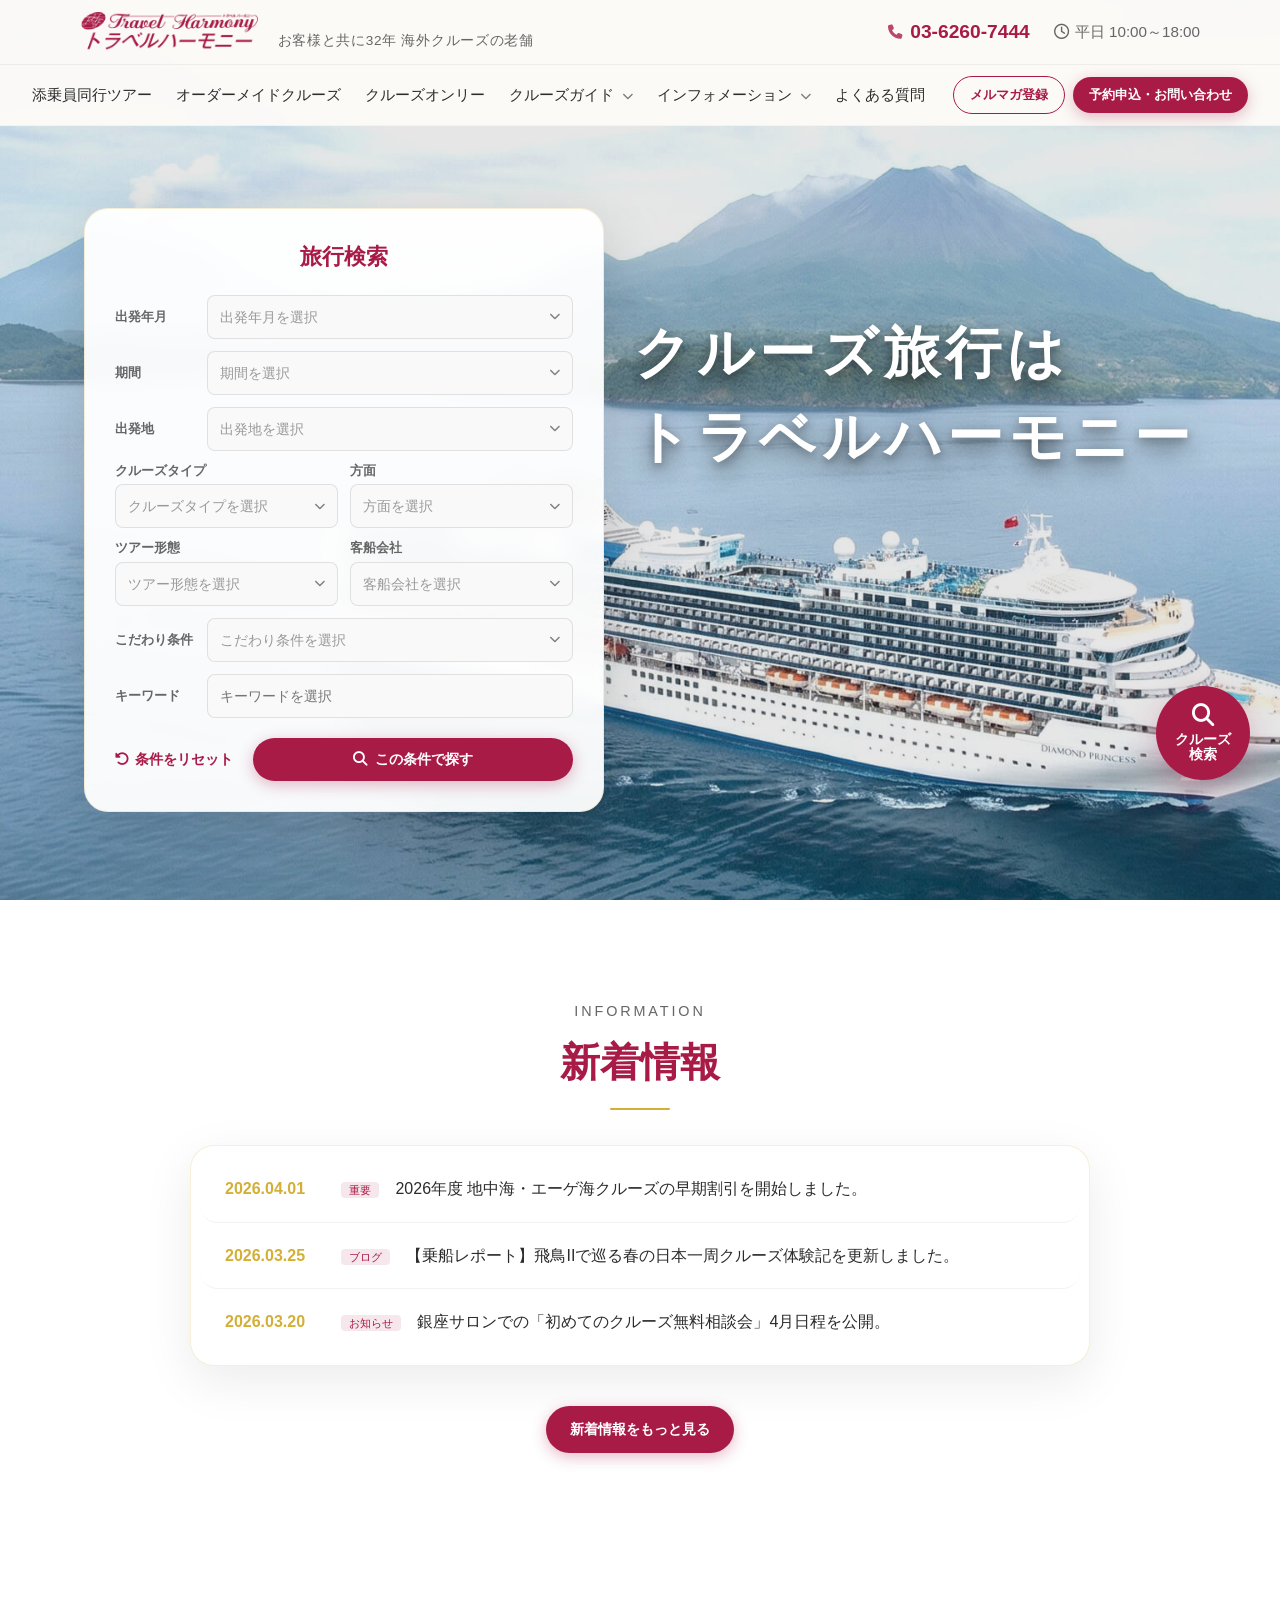
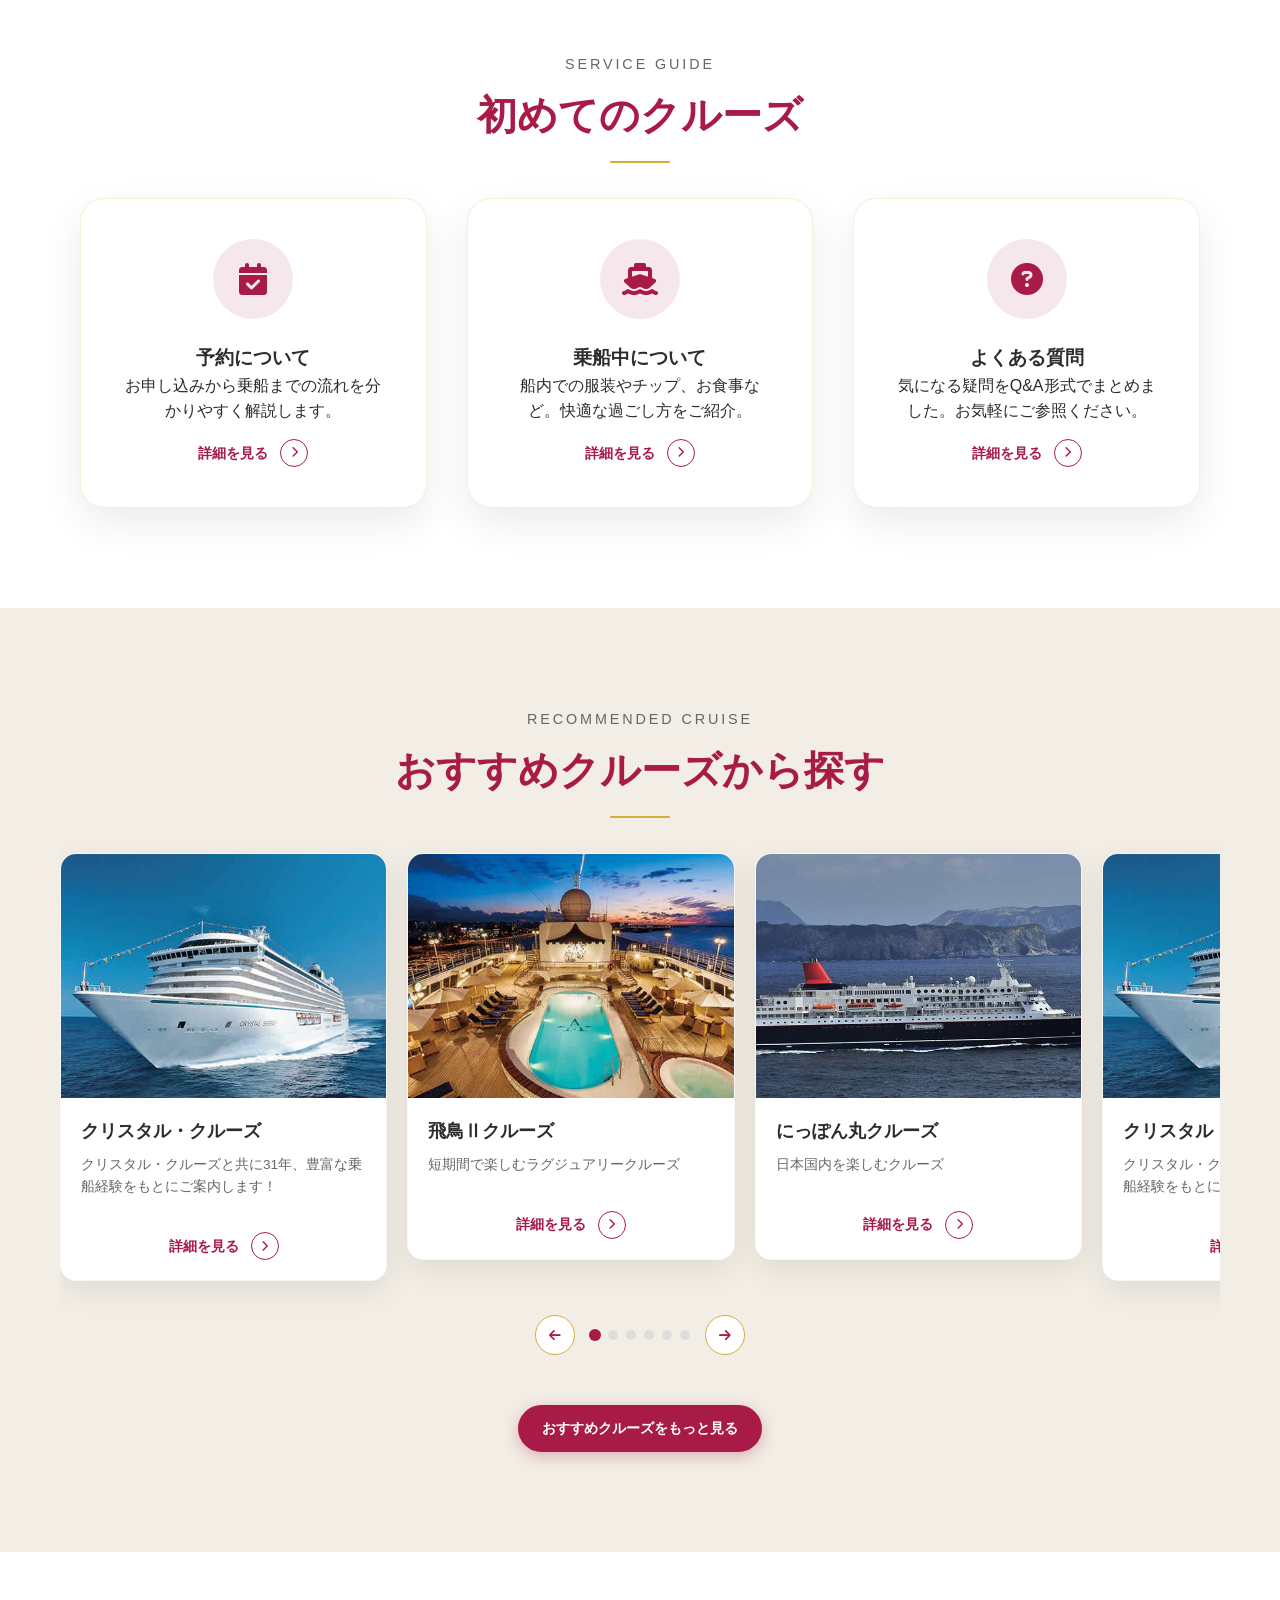
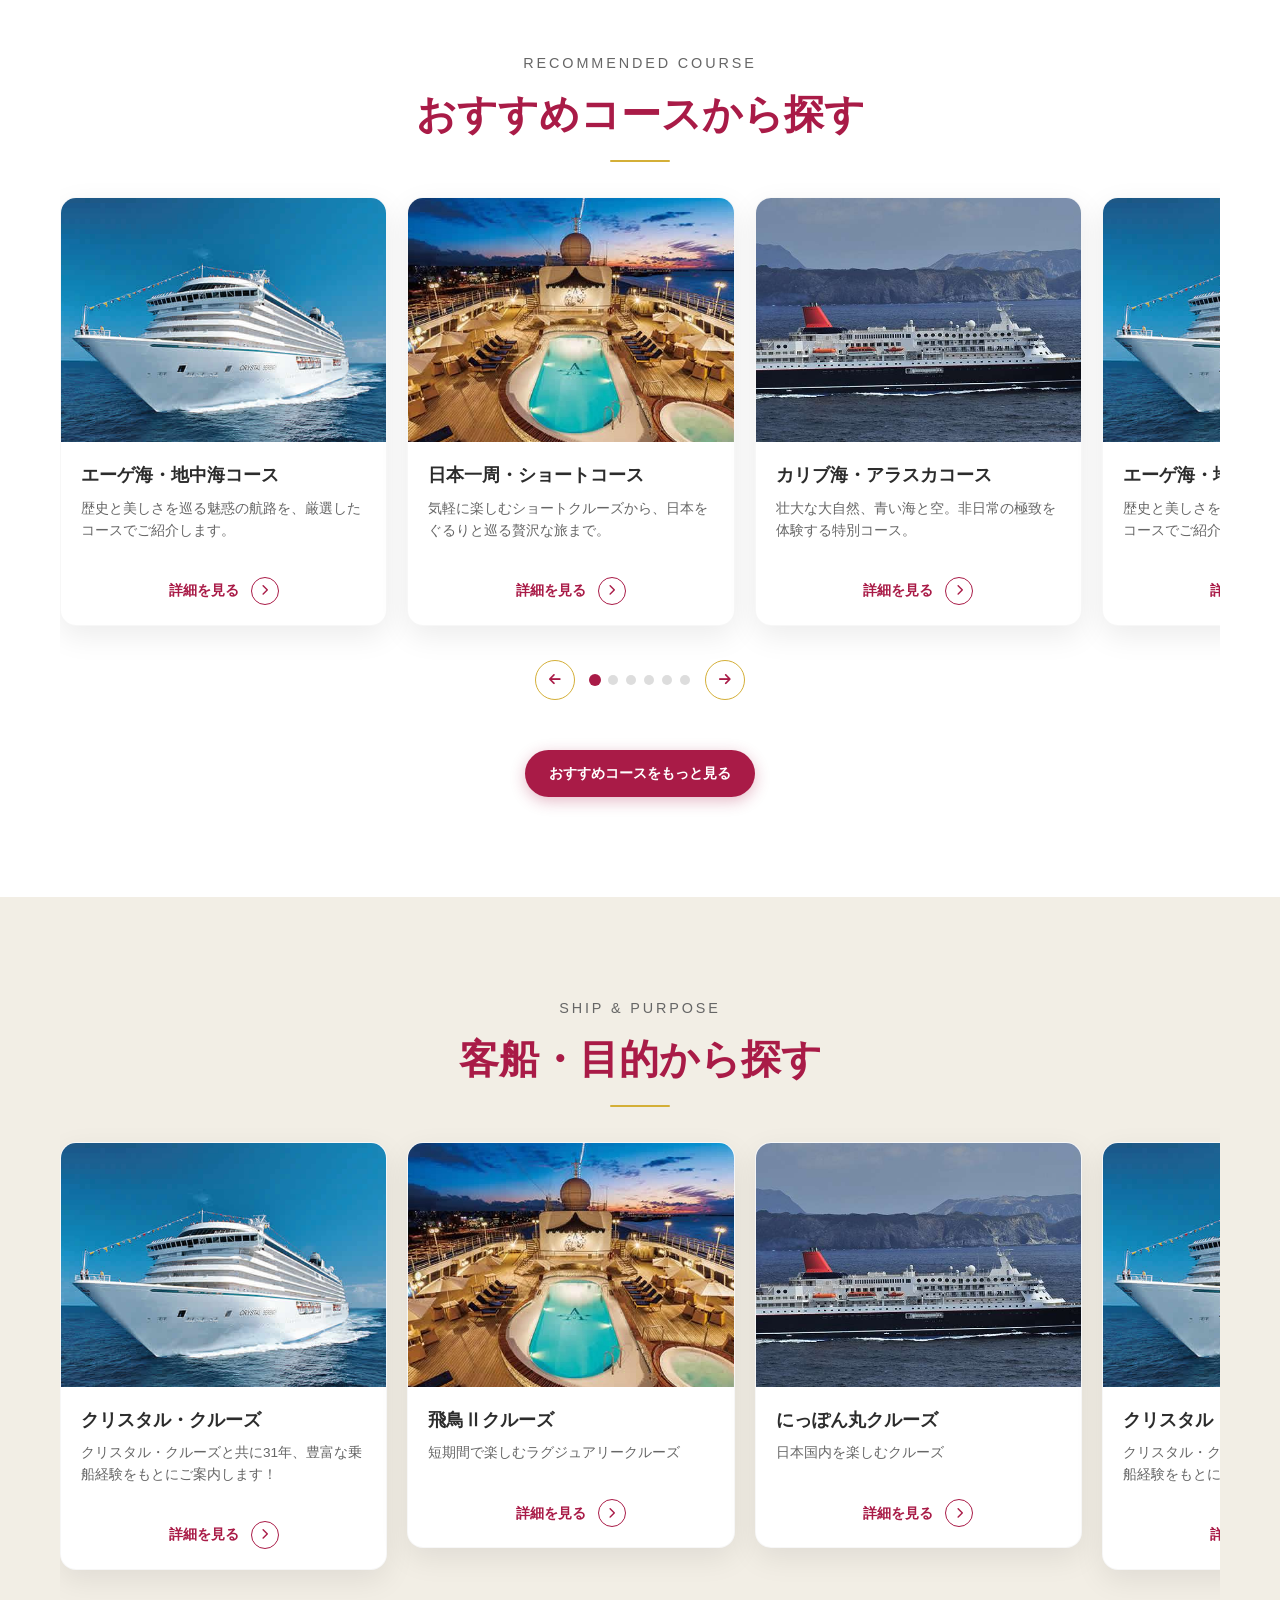
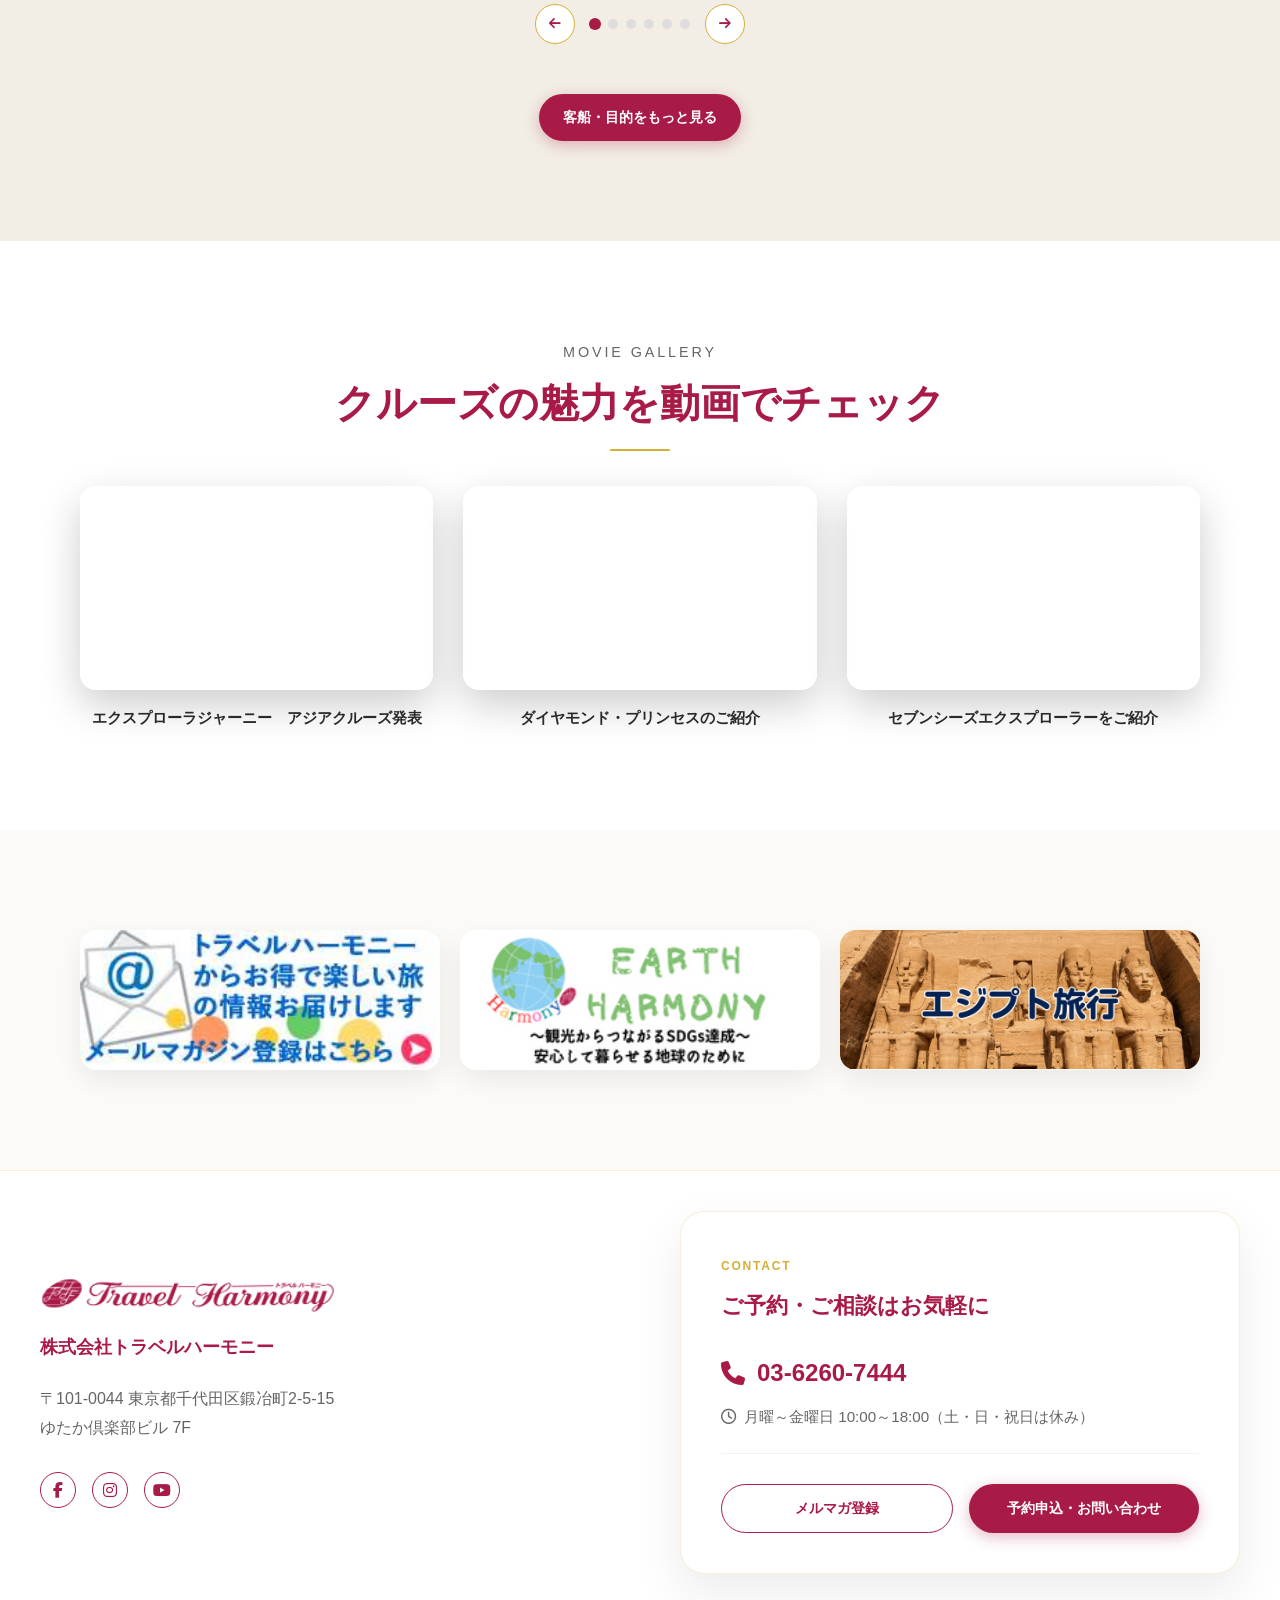
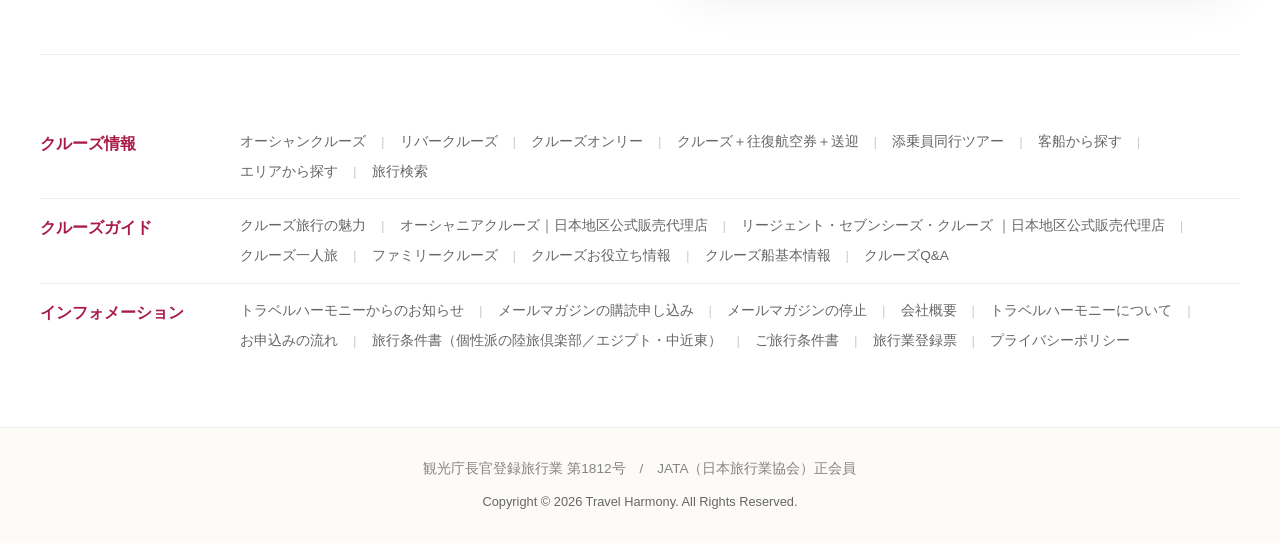
==== commit 2767974b: "フィードバック反映 意図しない変更箇所があったため修正" ====
--- a/index-2.html
+++ b/index-2.html
@@ -32,7 +32,7 @@
                 </div>
                 <!-- スマホ用メルマガ（右） -->
                 <div class="header__mobile-cta u-show-sp">
-                    <a href="#" class="header__mobile-cta-btn">メルマガ<br>登録</a>
+                    <a href="#" class="header__mobile-cta-btn">メルマガ登録</a>
                 </div>
             </div>
         </div>
@@ -40,39 +40,38 @@
             <div class="container header__row-bottom-inner">
                 <nav class="header__nav">
                     <ul class="header__nav-list">
-                        <li class="header__nav-item">
-                            <a href="#" class="header__nav-link">クルーズ旅行 <i class="fa-solid fa-chevron-down"></i></a>
-                            <ul class="header__submenu">
-                                <li class="header__submenu-item"><a href="#" class="header__submenu-link">エリアから探す</a></li>
-                                <li class="header__submenu-item"><a href="#" class="header__submenu-link">客船から探す</a></li>
-                                <li class="header__submenu-item"><a href="#" class="header__submenu-link">スタイルから探す</a></li>
-                                <li class="header__submenu-item"><a href="#" class="header__submenu-link">クルーズ旅行検索</a></li>
-                            </ul>
-                        </li>
+                        <li class="header__nav-item"><a href="#" class="header__nav-link">添乗員同行ツアー</a></li>
+                        <li class="header__nav-item"><a href="#" class="header__nav-link">オーダーメイドクルーズ</a></li>
+                        <li class="header__nav-item"><a href="#" class="header__nav-link">クルーズオンリー</a></li>
                         <li class="header__nav-item">
                             <a href="#" class="header__nav-link">クルーズガイド <i class="fa-solid fa-chevron-down"></i></a>
                             <ul class="header__submenu">
-                                <li class="header__submenu-item"><a href="#" class="header__submenu-link">初めてのクルーズ</a></li>
+                                <li class="header__submenu-item"><a href="#" class="header__submenu-link">クルーズ旅行の魅力</a></li>
+                                <li class="header__submenu-item"><a href="#" class="header__submenu-link">オーシャニアクルーズ｜日本地区公式販売代理店</a></li>
+                                <li class="header__submenu-item"><a href="#" class="header__submenu-link">リージェント・セブンシーズ・クルーズ ｜日本地区公式販売代理店</a></li>
                                 <li class="header__submenu-item"><a href="#" class="header__submenu-link">クルーズ一人旅</a></li>
                                 <li class="header__submenu-item"><a href="#" class="header__submenu-link">ファミリークルーズ</a></li>
-                                <li class="header__submenu-item"><a href="#" class="header__submenu-link">クルーズ旅行の魅力</a></li>
-                                <li class="header__submenu-item"><a href="#" class="header__submenu-link">クルーズ船の基本情報</a></li>
-                                <li class="header__submenu-item"><a href="#" class="header__submenu-link">お役立ち情報</a></li>
+                                <li class="header__submenu-item"><a href="#" class="header__submenu-link">クルーズお役立ち情報</a></li>
+                                <li class="header__submenu-item"><a href="#" class="header__submenu-link">クルーズ船基本情報</a></li>
+                                <li class="header__submenu-item"><a href="#" class="header__submenu-link">クルーズQ&A</a></li>
                             </ul>
                         </li>
                         <li class="header__nav-item">
                             <a href="#" class="header__nav-link">インフォメーション <i class="fa-solid fa-chevron-down"></i></a>
                             <ul class="header__submenu">
-                                <li class="header__submenu-item"><a href="#" class="header__submenu-link">メールマガジン</a></li>
-                                <li class="header__submenu-item"><a href="#" class="header__submenu-link">予約・お申込みの流れ</a></li>
-                                <li class="header__submenu-item"><a href="#" class="header__submenu-link">旅行条件書</a></li>
-                                <li class="header__submenu-item"><a href="#" class="header__submenu-link">オーシャニアクルーズ｜日本地区公式販売代理店</a></li>
-                                <li class="header__submenu-item"><a href="#" class="header__submenu-link">リージェント・セブンシーズ・クルーズ ｜日本地区公式販売代理店</a></li>
+                                <li class="header__submenu-item"><a href="#" class="header__submenu-link">トラベルハーモニーからのお知らせ</a></li>
+                                <li class="header__submenu-item"><a href="#" class="header__submenu-link">メールマガジンの購読申し込み</a></li>
+                                <li class="header__submenu-item"><a href="#" class="header__submenu-link">メールマガジンの停止</a></li>
+                                <li class="header__submenu-item"><a href="#" class="header__submenu-link">会社概要</a></li>
+                                <li class="header__submenu-item"><a href="#" class="header__submenu-link">トラベルハーモニーについて</a></li>
+                                <li class="header__submenu-item"><a href="#" class="header__submenu-link">お申込みの流れ</a></li>
+                                <li class="header__submenu-item"><a href="#" class="header__submenu-link">旅行条件書（個性派の陸旅倶楽部／エジプト・中近東）</a></li>
+                                <li class="header__submenu-item"><a href="#" class="header__submenu-link">ご旅行条件書</a></li>
+                                <li class="header__submenu-item"><a href="#" class="header__submenu-link">旅行業登録票</a></li>
+                                <li class="header__submenu-item"><a href="#" class="header__submenu-link">プライバシーポリシー</a></li>
                             </ul>
                         </li>
-                        <li class="header__nav-item"><a href="#" class="header__nav-link">おすすめ特集</a></li>
-                        <li class="header__nav-item"><a href="#" class="header__nav-link">お知らせ</a></li>
-                        <li class="header__nav-item"><a href="#" class="header__nav-link">よくあるご質問</a></li>
+                        <li class="header__nav-item"><a href="#" class="header__nav-link">よくある質問</a></li>
                         <li class="header__nav-item header__nav-item--cta"><a href="#" class="c-btn c-btn--outline c-btn--sm">メルマガ登録</a></li>
                         <li class="header__nav-item header__nav-item--cta"><a href="#" class="c-btn c-btn--primary c-btn--sm">予約申込・お問い合わせ</a></li>
                     </ul>
